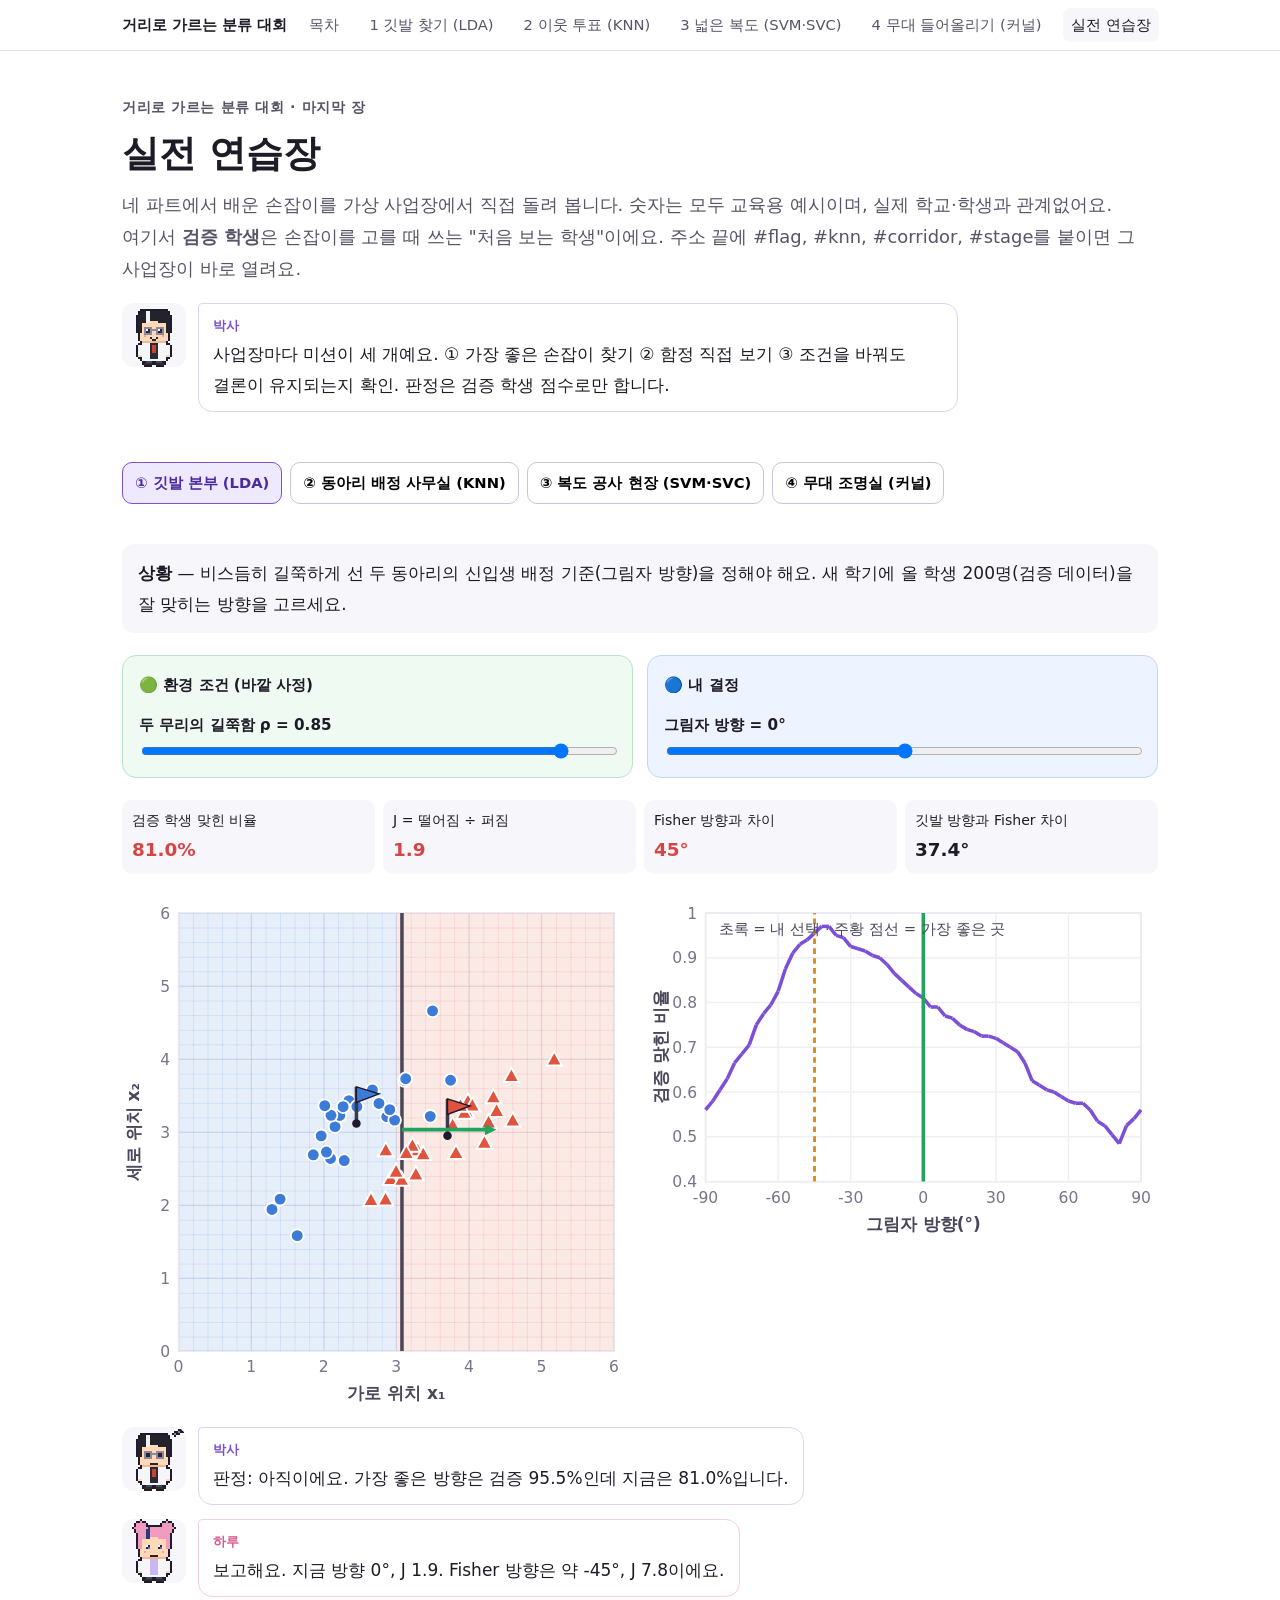
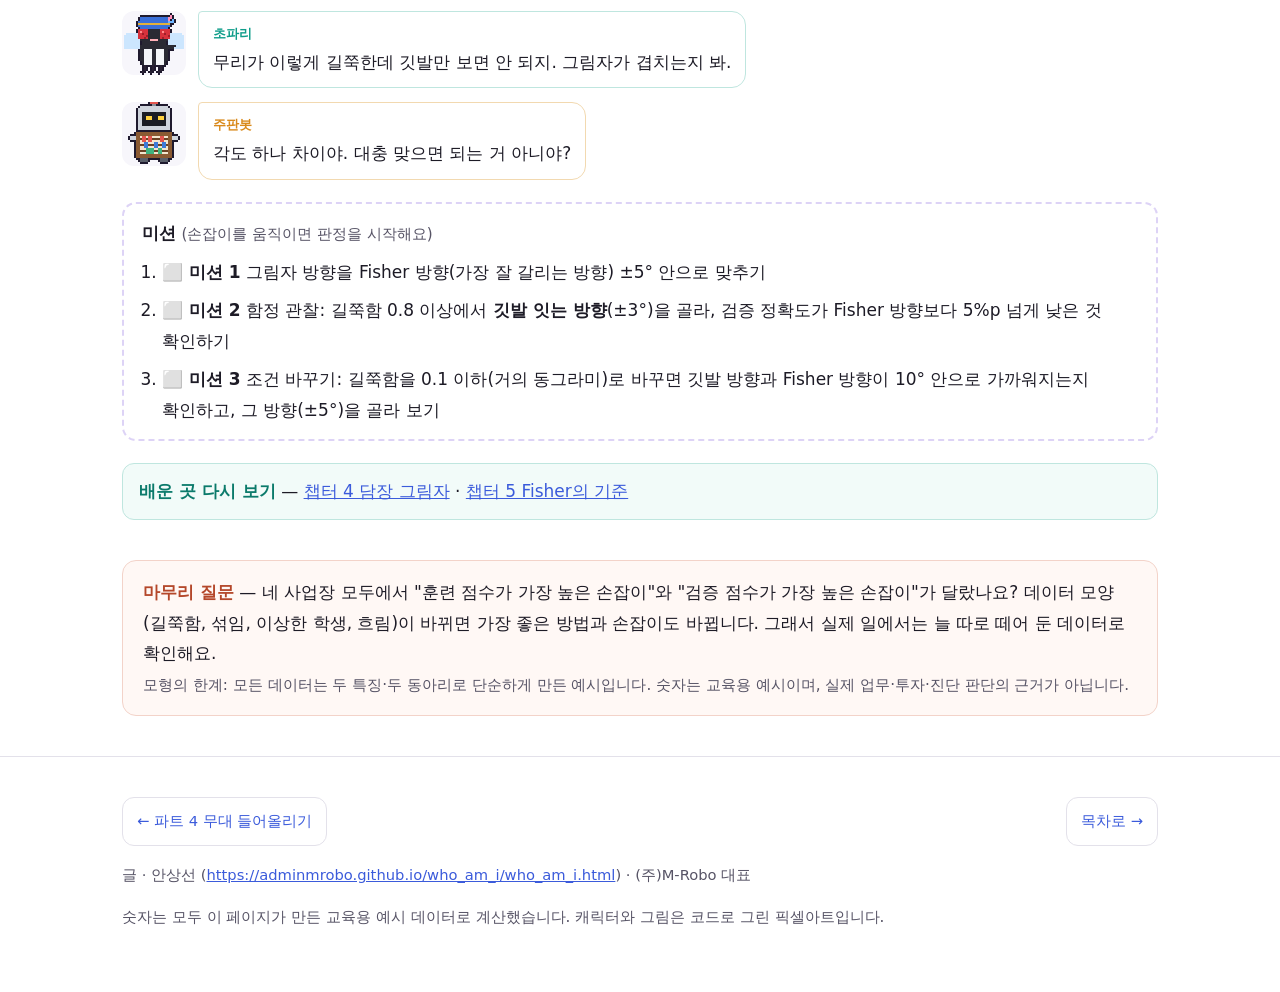
==== practice/index.html @ f990c33e "거리로 가르는 분류 대회: LDA·KNN·SVM·SVC·커널 연구실 해설 4파트 17챕터 + 실전 연습장 - 목차, 파트 1 깃발 찾기(LDA), 파트 2 이웃 투표(KNN), 파" ====
<!DOCTYPE html><html lang="ko"><head><meta charset="utf-8"><meta name="viewport" content="width=device-width,initial-scale=1">
<title>실전 연습장 — 네 사업장에서 손잡이 돌려 보기 · 거리로 가르는 분류 대회</title><meta name="description" content="LDA·KNN·선형 SVM·RBF 커널 SVM을 가상 사업장에서 직접 조작하는 시뮬레이터. 사업장마다 미션 3개, 자동 판정."><meta name="author" content="안상선">
<meta property="og:title" content="실전 연습장 — 네 사업장에서 손잡이 돌려 보기"><meta property="og:description" content="LDA·KNN·선형 SVM·RBF 커널 SVM을 가상 사업장에서 직접 조작하는 시뮬레이터. 사업장마다 미션 3개, 자동 판정."><meta property="og:type" content="article">
<meta property="og:image" content="https://adminmrobo.github.io/knn_svc_svm_lab/assets/img/og_practice.webp"><meta property="og:url" content="https://adminmrobo.github.io/knn_svc_svm_lab/practice/index.html"><meta name="twitter:card" content="summary_large_image">
<meta name="citation_title" content="실전 연습장 — 네 사업장에서 손잡이 돌려 보기"><meta name="citation_author" content="안상선"><meta name="citation_publication_date" content="2026/11/25">
<link rel="stylesheet" href="../assets/engine.css"><link rel="stylesheet" href="practice.css"><script type="application/ld+json">{"@context": "https://schema.org", "@type": "LearningResource", "name": "실전 연습장 — 네 사업장에서 손잡이 돌려 보기", "description": "LDA·KNN·선형 SVM·RBF 커널 SVM을 가상 사업장에서 직접 조작하는 시뮬레이터. 사업장마다 미션 3개, 자동 판정.", "inLanguage": "ko", "educationalLevel": "입문", "creator": {"@type": "Person", "name": "안상선", "url": "https://adminmrobo.github.io/who_am_i/who_am_i.html", "affiliation": "(주)M-Robo 대표"}, "isPartOf": "거리로 가르는 분류 대회", "url": "https://adminmrobo.github.io/knn_svc_svm_lab/practice/index.html"}</script></head><body><nav class="topnav" aria-label="시리즈 목차"><div class="wrap"><b>거리로 가르는 분류 대회</b><a href="../index.html" class="">목차</a><a href="../part1_lda.html" class="">1 깃발 찾기 (LDA)</a><a href="../part2_knn.html" class="">2 이웃 투표 (KNN)</a><a href="../part3_svm.html" class="">3 넓은 복도 (SVM·SVC)</a><a href="../part4_kernel.html" class="">4 무대 들어올리기 (커널)</a><a href="../practice/index.html" class="on">실전 연습장</a></div></nav><header class="hero"><div class="wrap"><div class="kicker">거리로 가르는 분류 대회 · 마지막 장</div><h1>실전 연습장</h1><p class="sub">네 파트에서 배운 손잡이를 가상 사업장에서 직접 돌려 봅니다. 숫자는 모두 교육용 예시이며, 실제 학교·학생과 관계없어요. 여기서 <b>검증 학생</b>은 손잡이를 고를 때 쓰는 "처음 보는 학생"이에요. 주소 끝에 #flag, #knn, #corridor, #stage를 붙이면 그 사업장이 바로 열려요.</p>
<div style="margin-top:18px"><div class="dialog"><div class="say doc"><img class="px " data-spr="doc:smile" alt="" aria-hidden="true" width="64" height="64"><div><span class="who">박사</span>사업장마다 미션이 세 개예요. ① 가장 좋은 손잡이 찾기 ② 함정 직접 보기 ③ 조건을 바꿔도 결론이 유지되는지 확인. 판정은 검증 학생 점수로만 합니다.</div></div></div></div></div></header>
<main class="wrap stack" style="padding-bottom:40px"><div class="tabs" role="tablist" aria-label="사업장 고르기"><button data-t="flag">① 깃발 본부 (LDA)</button><button data-t="knn">② 동아리 배정 사무실 (KNN)</button><button data-t="corridor">③ 복도 공사 현장 (SVM·SVC)</button><button data-t="stage">④ 무대 조명실 (커널)</button></div>
<section class="scene" id="sc-flag"><div class="stack" style="gap:22px">
<div class="situ"><b>상황</b> — 비스듬히 길쭉하게 선 두 동아리의 신입생 배정 기준(그림자 방향)을 정해야 해요. 새 학기에 올 학생 200명(검증 데이터)을 잘 맞히는 방향을 고르세요.</div>
<div class="board"><div class="env"><div class="lbl">🟢 환경 조건 (바깥 사정)</div><label>두 무리의 길쭉함 ρ = <span id="flag-v1"></span><input type="range" id="flag-s1" min="0" max="0.95" step="0.05" value="0.85"></label></div><div class="dec"><div class="lbl">🔵 내 결정</div><label>그림자 방향 = <span id="flag-v2"></span><input type="range" id="flag-s2" min="-90" max="90" step="1" value="0"></label></div></div>
<div class="stat four" id="flag-score"></div>
<div class="row"><div class="plot" id="flag-p"></div><div class="plot" id="flag-c"></div></div>
<div class="dialog" id="flag-talk"></div>
<div class="missions"><b>미션</b> <span class="note">(손잡이를 움직이면 판정을 시작해요)</span><ol id="flag-ms"></ol></div>
<div class="review"><b>배운 곳 다시 보기</b> — <a href="../part1_lda.html#ch4">챕터 4 담장 그림자</a> · <a href="../part1_lda.html#ch5">챕터 5 Fisher의 기준</a></div></div></section><section class="scene" id="sc-knn"><div class="stack" style="gap:22px">
<div class="situ"><b>상황</b> — 운동 시간(분)과 독서 시간(시간)이 적힌 신청서로 동아리를 배정해요. 몇 명의 선배 기록을 볼지(k), 단위를 맞출지 정하세요.</div>
<div class="board"><div class="env"><div class="lbl">🟢 환경 조건 (바깥 사정)</div><label>기록의 섞임 정도 = <span id="knn-v1"></span><input type="range" id="knn-s1" min="0.6" max="1.6" step="0.1" value="1"></label></div><div class="dec"><div class="lbl">🔵 내 결정</div><label>이웃 수 k = <span id="knn-v2"></span><input type="range" id="knn-s2" min="1" max="31" step="2" value="1"></label><button type="button" id="knn-b">단위 맞춤: 끔</button></div></div>
<div class="stat four" id="knn-score"></div>
<div class="row"><div class="plot" id="knn-p"></div><div class="plot" id="knn-c"></div></div>
<div class="dialog" id="knn-talk"></div>
<div class="missions"><b>미션</b> <span class="note">(손잡이를 움직이면 판정을 시작해요)</span><ol id="knn-ms"></ol></div>
<div class="review"><b>배운 곳 다시 보기</b> — <a href="../part2_knn.html#ch7">챕터 7 k 고르기</a> · <a href="../part2_knn.html#ch8">챕터 8 단위 맞추기</a></div></div></section><section class="scene" id="sc-corridor"><div class="stack" style="gap:22px">
<div class="situ"><b>상황</b> — 두 동아리 사이에 복도를 내는 공사예요. 기록이 이상한 학생 한 명이 경계 근처에 있을 수 있어요. 깐깐함 C를 정하세요.</div>
<div class="board"><div class="env"><div class="lbl">🟢 환경 조건 (바깥 사정)</div><button type="button" id="cor-b" class="on">이상한 학생: 있음</button><label>이상한 학생 위치(가로+세로 합) = <span id="cor-v1"></span><input type="range" id="cor-s1" min="4.6" max="6.4" step="0.2" value="5.4"></label></div><div class="dec"><div class="lbl">🔵 내 결정</div><label>깐깐함 C (0.01~1000, 10단계) = <span id="cor-v2"></span><input type="range" id="cor-s2" min="0" max="9" step="1" value="9"></label></div></div>
<div class="stat four" id="cor-score"></div>
<div class="row"><div class="plot" id="cor-p"></div><div class="plot" id="cor-c"></div></div>
<div class="dialog" id="cor-talk"></div>
<div class="missions"><b>미션</b> <span class="note">(손잡이를 움직이면 판정을 시작해요)</span><ol id="cor-ms"></ol></div>
<div class="review"><b>배운 곳 다시 보기</b> — <a href="../part3_svm.html#ch10">챕터 10 가장 넓은 복도</a> · <a href="../part3_svm.html#ch12">챕터 12 C와 SVC</a></div></div></section><section class="scene" id="sc-stage"><div class="stack" style="gap:22px">
<div class="situ"><b>상황</b> — 가운데 무대의 합창부와 둘레 트랙의 육상부를 RBF 조명(커널 SVM)으로 가려요. 경계가 흐릴수록 어렵습니다. 모닥불 폭 γ와 깐깐함 C를 정하세요.</div>
<div class="board"><div class="env"><div class="lbl">🟢 환경 조건 (바깥 사정)</div><label>무대 경계의 흐림 = <span id="stg-v1"></span><input type="range" id="stg-s1" min="0.6" max="2" step="0.2" value="1"></label></div><div class="dec"><div class="lbl">🔵 내 결정</div><label>γ (0.03~30, 7단계) = <span id="stg-v2"></span><input type="range" id="stg-s2" min="0" max="6" step="1" value="3"></label><label>C (0.1~100, 4단계) = <span id="stg-v3"></span><input type="range" id="stg-s3" min="0" max="3" step="1" value="1"></label></div></div>
<div class="stat four" id="stg-score"></div>
<div class="row"><div class="plot" id="stg-p"></div><div class="plot" id="stg-c"></div></div>
<div class="dialog" id="stg-talk"></div>
<div class="missions"><b>미션</b> <span class="note">(손잡이를 움직이면 판정을 시작해요)</span><ol id="stg-ms"></ol></div>
<div class="review"><b>배운 곳 다시 보기</b> — <a href="../part4_kernel.html#ch16">챕터 16 커널 = 닮음 점수</a> · <a href="../part4_kernel.html#ch17">챕터 17 C와 γ</a></div></div></section>
<div class="limit"><b>마무리 질문</b> — 네 사업장 모두에서 "훈련 점수가 가장 높은 손잡이"와 "검증 점수가 가장 높은 손잡이"가 달랐나요? 데이터 모양(길쭉함, 섞임, 이상한 학생, 흐림)이 바뀌면 가장 좋은 방법과 손잡이도 바뀝니다. 그래서 실제 일에서는 늘 따로 떼어 둔 데이터로 확인해요.<br><span class="note">모형의 한계: 모든 데이터는 두 특징·두 동아리로 단순하게 만든 예시입니다. 숫자는 교육용 예시이며, 실제 업무·투자·진단 판단의 근거가 아닙니다.</span></div></main><footer><div class="wrap stack" style="gap:16px"><div class="nextprev"><a href="../part4_kernel.html">← 파트 4 무대 들어올리기</a><a href="../index.html">목차로 →</a></div>
<p>글 · 안상선 (<a href="https://adminmrobo.github.io/who_am_i/who_am_i.html">https://adminmrobo.github.io/who_am_i/who_am_i.html</a>) · (주)M-Robo 대표</p>
<p class="note">숫자는 모두 이 페이지가 만든 교육용 예시 데이터로 계산했습니다. 캐릭터와 그림은 코드로 그린 픽셀아트입니다.</p></div></footer>
<script src="../assets/sprites.js"></script><script src="../assets/ml.js"></script><script src="../assets/data.js"></script><script src="../assets/engine.js"></script><script src="practice.js"></script></body></html>
---- assets/engine.css ----
/* engine.css — 흰 배경 연구실 해설 공용 모양 */
:root{--ink:#1d1b26;--sub:#575466;--rule:#e3e1ea;--bg:#ffffff;--soft:#f7f6fb;--blue:#3d7bd9;--red:#e0533d;--teal:#0f9d8a;--amber:#d98a1c;--doc:#7b4fd6;--haru:#d9568f;--ok:#1f9d55;--bad:#d64545;--code:#f3f2f8;--maxw:1080px}
*{box-sizing:border-box}html{scroll-behavior:smooth}
body{margin:0;background:var(--bg);color:var(--ink);font-family:Pretendard,"Noto Sans KR","Apple SD Gothic Neo","Malgun Gothic",system-ui,sans-serif;font-size:17px;line-height:1.8;word-break:keep-all;overflow-wrap:anywhere}
a{color:#3b5bdb}img.px,.say img,.cast img{image-rendering:pixelated}
.wrap{max-width:var(--maxw);margin:0 auto;padding:0 22px}
.stack{display:flex;flex-direction:column;gap:40px}
h1,h2,h3{line-height:1.35;margin:0}h2{font-size:1.65rem}h3{font-size:1.2rem}
p{margin:0}
.topnav{position:sticky;top:0;z-index:20;background:rgba(255,255,255,.94);backdrop-filter:blur(6px);border-bottom:1px solid var(--rule)}
.topnav .wrap{display:flex;gap:14px;align-items:center;min-height:50px;overflow-x:auto;white-space:nowrap;font-size:.92rem}
.topnav a{text-decoration:none;color:var(--sub);padding:4px 8px;border-radius:8px}.topnav a.on,.topnav a:hover{background:var(--soft);color:var(--ink)}
.topnav b{color:var(--ink)}
.cover{margin:0;background:#fff}.cover img{display:block;width:100%;height:auto;image-rendering:pixelated;max-height:620px;object-fit:cover}
header.hero{padding:44px 0 30px}
.kicker{font-size:.9rem;letter-spacing:.04em;color:var(--sub);font-weight:600}
.hero h1{font-size:2.3rem;margin:8px 0 10px}.hero .sub{color:var(--sub);font-size:1.12rem}
.scoreboard{display:flex;gap:12px;flex-wrap:wrap;margin-top:22px}
.scoreboard .team{flex:1 1 260px;border:2px solid var(--rule);border-radius:14px;padding:14px 16px;display:flex;gap:12px;align-items:center}
.team.fly{border-color:#bfe6df;background:#f2fbf9}.team.robo{border-color:#f2d9b0;background:#fdf8ef}
.team .mem{display:flex;gap:2px}.team .mem img{width:44px;height:44px}
.team .nm{font-weight:700}.team .pt{margin-left:auto;font-size:1.6rem;font-weight:800}
.ref{border:2px solid #ddd3f6;background:#f8f5ff;border-radius:14px;padding:10px 14px;display:flex;gap:10px;align-items:center;flex:0 1 220px}.ref img{width:44px}
section{scroll-margin-top:60px}
.sec{padding:64px 0;border-top:1px solid var(--rule)}
#plain{background:var(--soft);border-top:0}
.three{display:grid;grid-template-columns:repeat(3,1fr);gap:16px}
.three>div{background:#fff;border:1px solid var(--rule);border-radius:14px;padding:18px 20px}
.three b{display:block;margin-bottom:4px;color:var(--doc)}
.note{font-size:.95rem;color:var(--sub)}
details{border:1px solid var(--rule);border-radius:12px;padding:12px 16px;background:#fff}
details summary{cursor:pointer;font-weight:600}
details[open] summary{margin-bottom:10px}
dl.abbr{display:grid;grid-template-columns:max-content 1fr;gap:6px 14px;margin:0}dl.abbr dt{font-weight:700}dl.abbr dd{margin:0}
.cast{display:grid;grid-template-columns:repeat(auto-fill,minmax(150px,1fr));gap:14px}
.cast .c{border:1px solid var(--rule);border-radius:14px;padding:12px;text-align:center;background:#fff}
.cast .c img{width:96px;height:96px}.cast .c .r{font-size:.85rem;color:var(--sub)}
.cast .c.fly{border-color:#bfe6df}.cast .c.robo{border-color:#f2d9b0}.cast .c.ref{border-color:#ddd3f6;display:block}
.tag{display:inline-block;font-size:.78rem;padding:2px 8px;border-radius:999px;background:var(--soft);color:var(--sub);font-weight:600}
.tag.fly{background:#e2f5f1;color:#0b7a6b}.tag.robo{background:#fbeed8;color:#9a5d0c}.tag.ref{background:#efe9fd;color:#5a37a8}
/* 대화 */
.dialog{display:flex;flex-direction:column;gap:14px}
.say{display:flex;gap:12px;align-items:flex-start}
.say img{width:64px;height:64px;flex:0 0 64px;border-radius:12px;background:var(--soft)}
.say>div{background:#fff;border:1.5px solid var(--rule);border-radius:4px 14px 14px 14px;padding:10px 14px;max-width:760px}
.say .who{display:block;font-size:.8rem;font-weight:700;margin-bottom:2px}
.say.doc .who{color:var(--doc)}.say.haru .who{color:var(--haru)}.say.fly .who,.say.sia .who,.say.x1 .who{color:var(--teal)}.say.robo .who,.say.moa .who,.say.x2 .who,.say.x3 .who{color:var(--amber)}
.say.doc>div{border-color:#ddd3f6}.say.fly>div,.say.sia>div,.say.x1>div{border-color:#bfe6df}.say.robo>div,.say.moa>div,.say.x2>div,.say.x3>div{border-color:#f2d9b0}.say.haru>div{border-color:#f6cfe0}
.dialog.lvtalk{gap:14px;padding:18px 20px;border-radius:12px;border:1px dashed var(--rule)}
/* 챕터 */
.level{padding-block:88px;border-top:1px solid var(--rule)}
.level>.wrap.stack{gap:40px}
.lvhead .num{font-size:.9rem;font-weight:700;color:var(--doc)}
.lvhead h2{margin:4px 0 8px}
.lvhead .tags{display:flex;gap:8px;flex-wrap:wrap}
.easy{display:grid;grid-template-columns:1fr 1fr;gap:20px}
.ez-why,.ez-math{border-radius:14px;padding:20px 22px;display:flex;flex-direction:column;gap:12px}
.ez-why{background:#f5f8ff;border:1px solid #d9e3fb}.ez-math{background:#fff6fa;border:1px solid #f6cfe0}
.ez-why h3,.ez-math h3{font-size:1.05rem}
.ez-math .ask{display:flex;gap:10px;align-items:flex-start}.ez-math .ask img{width:52px;height:52px;flex:0 0 52px;image-rendering:pixelated}
.eqn{font-family:"Cambria Math","STIX Two Math","Times New Roman",serif;font-size:1.25rem;text-align:center;background:#fff;border-radius:10px;padding:10px;border:1px solid var(--rule);overflow-x:auto}
table{border-collapse:collapse;width:100%;font-size:.95rem}th,td{border:1px solid var(--rule);padding:7px 10px;text-align:left;vertical-align:top}th{background:var(--soft)}
.tbl{overflow-x:auto}
.try{background:#fff;border:1px dashed #e8a9c4;border-radius:10px;padding:10px 14px}
.try b{color:var(--haru)}
.pair{display:grid;grid-template-columns:1fr 1fr;gap:20px}.pair>div{border:1px solid var(--rule);border-radius:14px;padding:20px 22px}
.pair h3{font-size:1rem;margin-bottom:6px;color:var(--sub)}
.panel{border:2px solid var(--rule);border-radius:16px;padding:22px;display:flex;flex-direction:column;gap:18px;background:#fff}
.panel .ptitle{font-weight:700}
.panel .row{display:flex;gap:22px;flex-wrap:wrap;align-items:flex-start}
.plot{flex:1 1 360px;max-width:480px}.plot svg{width:100%;height:auto;display:block;touch-action:none;user-select:none}
.ctrl{flex:1 1 260px;display:flex;flex-direction:column;gap:12px}
.ctrl label{font-size:.95rem;font-weight:600;display:flex;flex-direction:column;gap:4px}
.ctrl input[type=range]{width:100%}
.btns{display:flex;gap:8px;flex-wrap:wrap}
button{font:inherit;font-size:.92rem;border:1.5px solid #c9c4da;background:#fff;border-radius:10px;padding:7px 12px;cursor:pointer}
button:hover{background:var(--soft)}button.on{background:#efe9fd;border-color:var(--doc);color:#4a2aa0;font-weight:700}
button.go{background:var(--doc);color:#fff;border-color:var(--doc)}button:focus-visible,input:focus-visible{outline:3px solid #9b7bff;outline-offset:2px}
.read{background:var(--soft);border-radius:12px;padding:12px 14px;font-size:.96rem}
.read .big{font-size:1.25rem;font-weight:800}
.stat{display:grid;grid-template-columns:repeat(2,1fr);gap:8px}.stat>div{background:var(--soft);border-radius:10px;padding:8px 10px;font-size:.88rem}.stat b{display:block;font-size:1.15rem}
.good{color:var(--ok)}.badc{color:var(--bad)}
.explain{border-left:4px solid var(--doc);background:#fbfaff;padding:22px 24px;border-radius:0 14px 14px 0;display:flex;flex-direction:column;gap:12px}
.explain ol,.explain ul{display:flex;flex-direction:column;gap:10px;padding-left:22px;margin:0}
.limit{border:1px solid #f3d3c9;background:#fff8f5;border-radius:14px;padding:16px 20px}
.limit b{color:#b4472a}
.aicheck{border:2px solid #f1c64a;background:#fffbea;border-radius:14px;padding:16px 20px;display:flex;flex-direction:column;gap:10px}
.aicheck .h{font-weight:800;color:#8a6500}
.three-card{display:grid;grid-template-columns:repeat(3,1fr);gap:10px}.three-card>div{background:var(--soft);border-radius:10px;padding:10px 12px;font-size:.92rem}.three-card b{display:block;font-size:.8rem;color:var(--sub)}
details.code dl.codemap{margin:0;display:flex;flex-direction:column;gap:6px}
details.code dt{font-family:ui-monospace,Menlo,Consolas,monospace;font-size:.88rem;background:var(--code);padding:4px 8px;border-radius:6px;overflow-x:auto;white-space:pre}
details.code dd{margin:0 0 6px 8px;font-size:.93rem;color:var(--sub)}
.review{background:#f2fbf9;border:1px solid #bfe6df;border-radius:12px;padding:12px 16px}
.review b{color:#0b7a6b}
/* 퀴즈 */
.quiz{border:1px solid var(--rule);border-radius:14px;padding:18px 20px;display:flex;flex-direction:column;gap:10px}
.quiz .q{font-weight:700}.quiz .opts{display:flex;flex-direction:column;gap:8px}
.quiz .opts button{text-align:left}.quiz .opts button.right{background:#e7f7ee;border-color:var(--ok)}.quiz .opts button.wrong{background:#fdecec;border-color:var(--bad)}
.quiz .fb{font-size:.95rem;min-height:1.2em}
/* 대회 */
.battle{background:linear-gradient(#fff,#fbfaff)}
.arena{display:grid;grid-template-columns:1fr auto 1fr;gap:16px;align-items:stretch}
.arena .side{border:2px solid var(--rule);border-radius:16px;padding:16px;display:flex;flex-direction:column;gap:10px;align-items:center;text-align:center}
.arena .side.fly{border-color:#bfe6df;background:#f2fbf9}.arena .side.robo{border-color:#f2d9b0;background:#fdf8ef}
.arena .side img.lead{width:112px;height:112px}
.arena .vs{align-self:center;font-weight:900;font-size:1.6rem;color:var(--doc)}
.arena .score{font-size:2rem;font-weight:900;min-height:2.6rem}
.arena .judge{grid-column:1/-1;display:flex;gap:12px;align-items:center;justify-content:center}
.arena .judge img{width:80px}
.verdict{border:2px solid #ddd3f6;border-radius:14px;padding:14px 18px;background:#fff}
.hidden{display:none!important}
/* 큰 그림 */
.map{display:grid;grid-template-columns:repeat(4,1fr);gap:12px}
.map a{display:block;text-decoration:none;color:inherit;border:2px solid var(--rule);border-radius:14px;padding:14px;background:#fff}
.map a.here{border-color:var(--doc);background:#f8f5ff}
.map .n{font-size:.8rem;color:var(--sub);font-weight:700}.map .t{font-weight:800}.map .d{font-size:.88rem;color:var(--sub)}
/* 지식 색인·꾸러미 */
.kgwrap{display:grid;grid-template-columns:repeat(auto-fill,minmax(240px,1fr));gap:12px}
.kgwrap .grp{border:1px solid var(--rule);border-radius:12px;padding:12px 14px}
.kgwrap .grp h3{font-size:.95rem;margin-bottom:6px}.kgwrap ul{margin:0;padding-left:18px;font-size:.92rem}
.kgedges{font-size:.88rem;color:var(--sub)}
footer{padding:40px 0 60px;border-top:1px solid var(--rule);color:var(--sub);font-size:.92rem}
.nextprev{display:flex;justify-content:space-between;gap:12px;flex-wrap:wrap}
.nextprev a{border:1.5px solid var(--rule);border-radius:12px;padding:10px 14px;text-decoration:none}
@media (max-width:860px){.easy,.pair{grid-template-columns:1fr}.three{grid-template-columns:1fr}.map{grid-template-columns:1fr 1fr}.three-card{grid-template-columns:1fr}}
@media (max-width:700px){body{font-size:16px}.level{padding-block:64px}.level>.wrap.stack{gap:30px}.hero h1{font-size:1.8rem}
 .arena{grid-template-columns:1fr}.arena .vs{justify-self:center}.say img{width:52px;height:52px;flex-basis:52px}.sec{padding:48px 0}}
@media (prefers-reduced-motion:reduce){*{transition:none!important;animation:none!important}html{scroll-behavior:auto}}
.strip svg{width:100%;height:auto;display:block}
.mini svg{width:100%;height:auto;display:block}
.ctrl label{display:block}.ctrl label input{display:block;margin-top:4px}
.ez-math td:first-child{white-space:nowrap}
---- practice/practice.css ----
.tabs{display:flex;gap:8px;flex-wrap:wrap;padding-top:20px}.tabs button{font-weight:600}
.situ{background:var(--soft);border-radius:12px;padding:14px 16px}
.board{display:grid;grid-template-columns:1fr 1fr;gap:14px}
.board>div{border-radius:14px;padding:16px;display:flex;flex-direction:column;gap:12px}
.board .env{background:#effaf3;border:1.5px solid #b9e3c8}.board .dec{background:#eef4ff;border:1.5px solid #c3d5f7}
.board .lbl{font-weight:800;font-size:.95rem}.board label{font-weight:600;font-size:.95rem}.board input{width:100%;display:block;margin-top:4px}
.stat.four{grid-template-columns:repeat(4,1fr)}
.missions{border:2px dashed #ddd3f6;border-radius:14px;padding:14px 18px}.missions ol{margin:8px 0 0;padding-left:20px;display:flex;flex-direction:column;gap:8px}
.missions li.pass{color:#1f7a45}
.scene .row{display:flex;gap:18px;flex-wrap:wrap}.scene .plot{flex:1 1 340px;max-width:520px}
@media (max-width:860px){.board{grid-template-columns:1fr}.stat.four{grid-template-columns:1fr 1fr}}
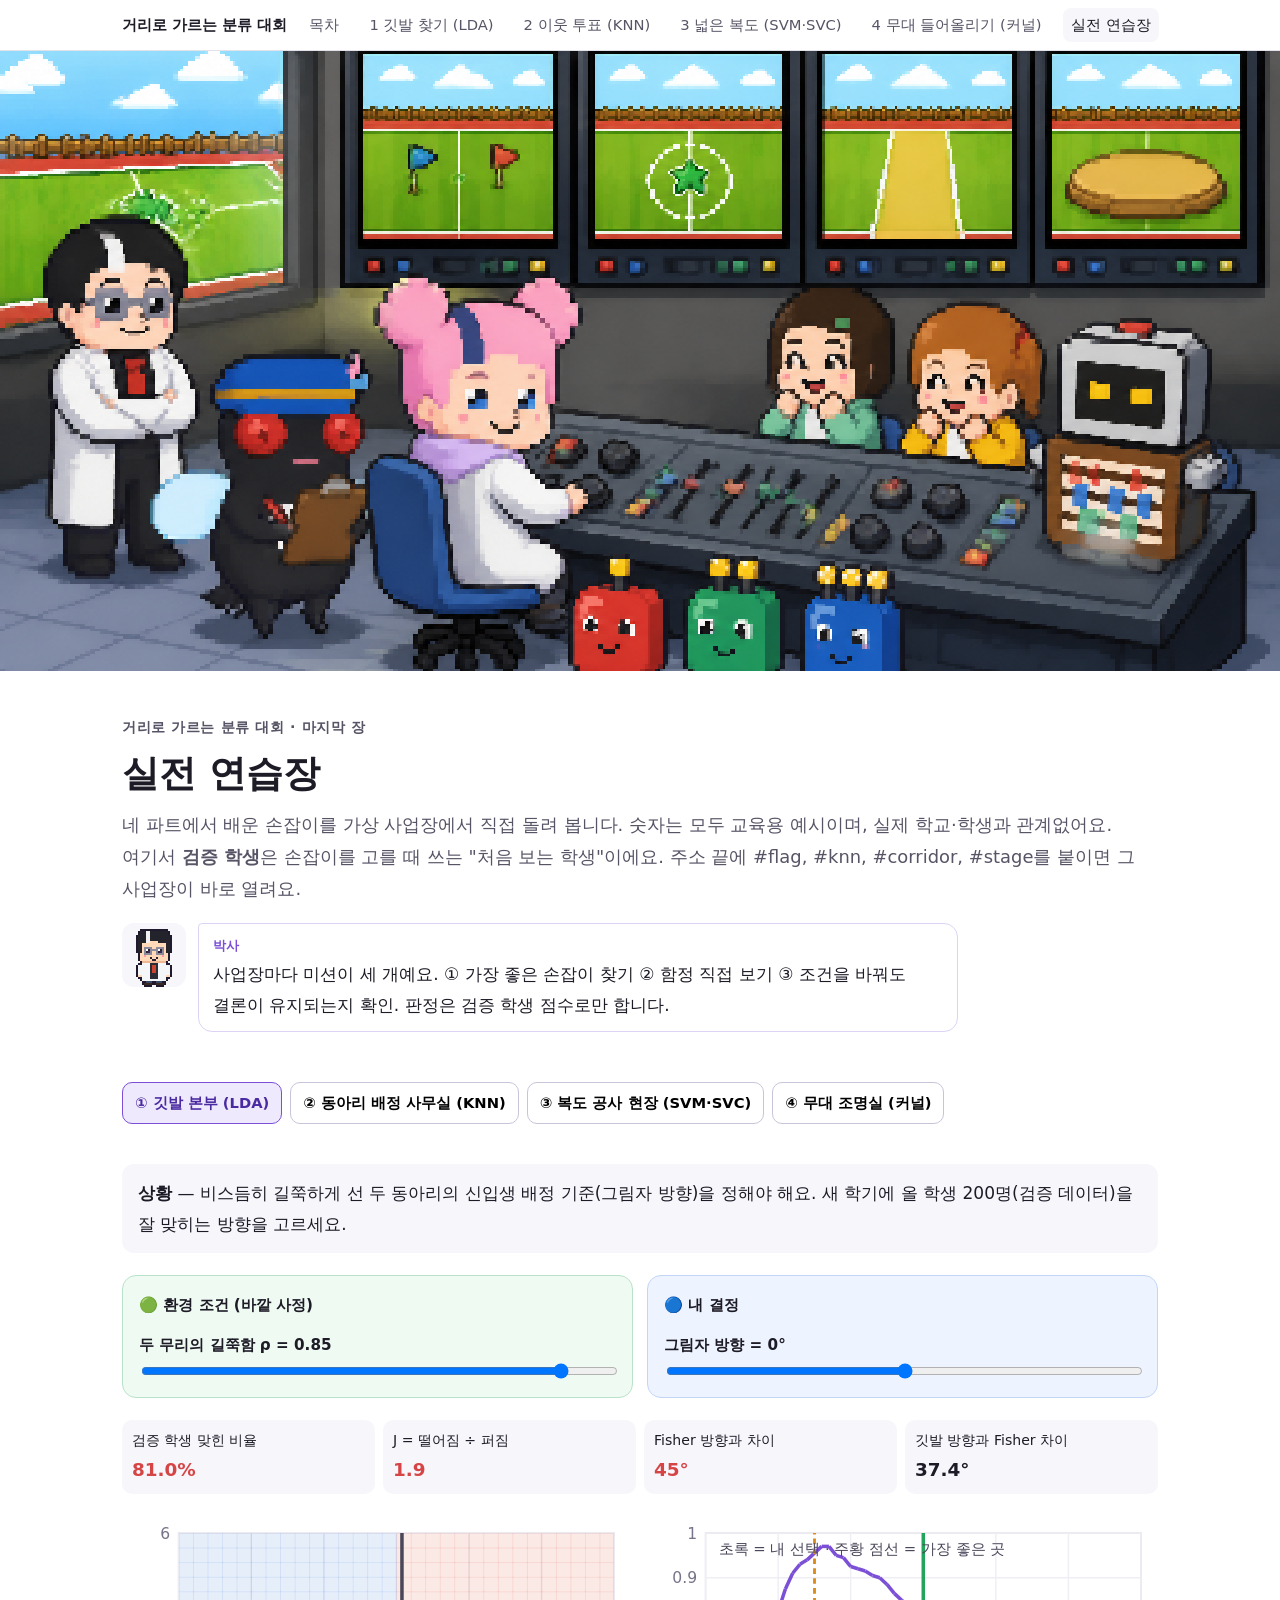
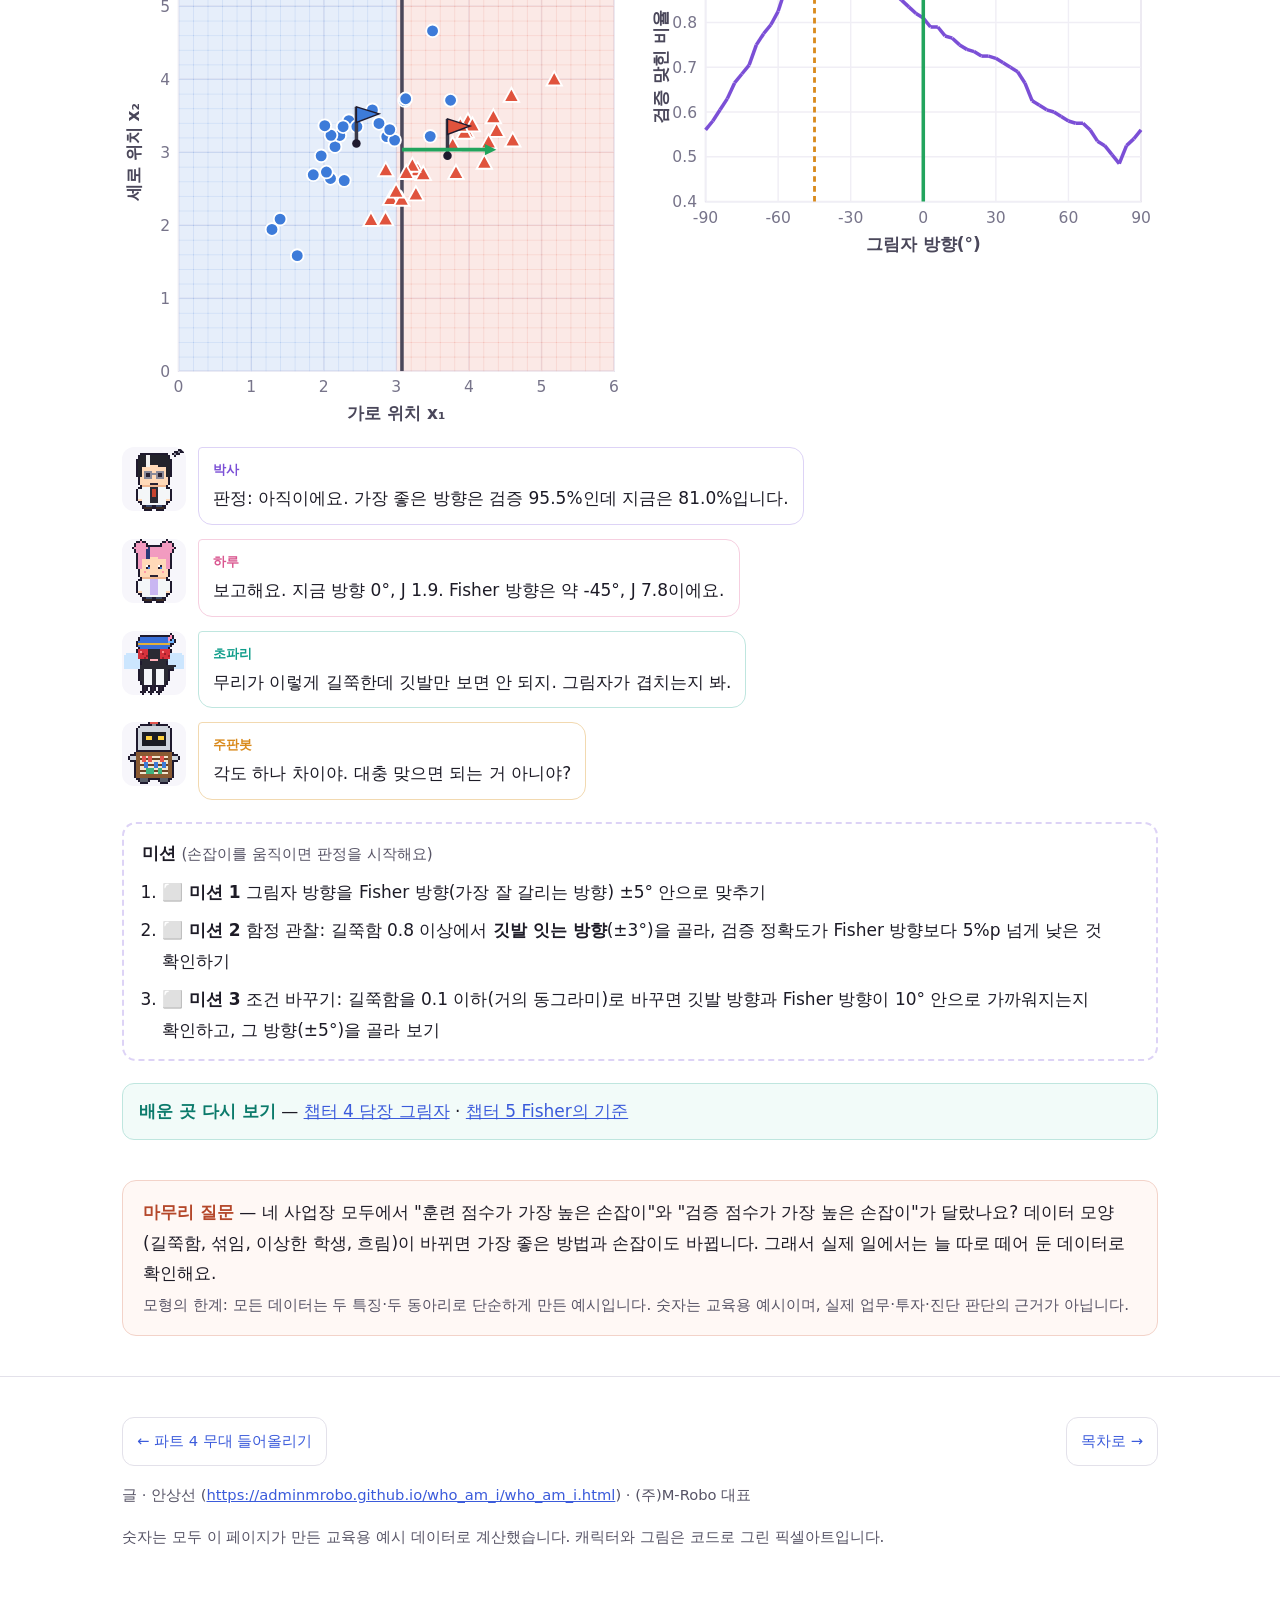
==== commit f8d161f5: "생성 표지 6장 반영(목차·파트 1~4·실전 연습장) - 2048×1152 원본을 원래 격자 512×288로 맞춘 뒤 4배 NEAREST, 무손실 WebP - 공유 미리보기(og)" ====
--- a/practice/index.html
+++ b/practice/index.html
@@ -2,8 +2,8 @@
 <title>실전 연습장 — 네 사업장에서 손잡이 돌려 보기 · 거리로 가르는 분류 대회</title><meta name="description" content="LDA·KNN·선형 SVM·RBF 커널 SVM을 가상 사업장에서 직접 조작하는 시뮬레이터. 사업장마다 미션 3개, 자동 판정."><meta name="author" content="안상선">
 <meta property="og:title" content="실전 연습장 — 네 사업장에서 손잡이 돌려 보기"><meta property="og:description" content="LDA·KNN·선형 SVM·RBF 커널 SVM을 가상 사업장에서 직접 조작하는 시뮬레이터. 사업장마다 미션 3개, 자동 판정."><meta property="og:type" content="article">
 <meta property="og:image" content="https://adminmrobo.github.io/knn_svc_svm_lab/assets/img/og_practice.webp"><meta property="og:url" content="https://adminmrobo.github.io/knn_svc_svm_lab/practice/index.html"><meta name="twitter:card" content="summary_large_image">
-<meta name="citation_title" content="실전 연습장 — 네 사업장에서 손잡이 돌려 보기"><meta name="citation_author" content="안상선"><meta name="citation_publication_date" content="2026/11/25">
-<link rel="stylesheet" href="../assets/engine.css"><link rel="stylesheet" href="practice.css"><script type="application/ld+json">{"@context": "https://schema.org", "@type": "LearningResource", "name": "실전 연습장 — 네 사업장에서 손잡이 돌려 보기", "description": "LDA·KNN·선형 SVM·RBF 커널 SVM을 가상 사업장에서 직접 조작하는 시뮬레이터. 사업장마다 미션 3개, 자동 판정.", "inLanguage": "ko", "educationalLevel": "입문", "creator": {"@type": "Person", "name": "안상선", "url": "https://adminmrobo.github.io/who_am_i/who_am_i.html", "affiliation": "(주)M-Robo 대표"}, "isPartOf": "거리로 가르는 분류 대회", "url": "https://adminmrobo.github.io/knn_svc_svm_lab/practice/index.html"}</script></head><body><nav class="topnav" aria-label="시리즈 목차"><div class="wrap"><b>거리로 가르는 분류 대회</b><a href="../index.html" class="">목차</a><a href="../part1_lda.html" class="">1 깃발 찾기 (LDA)</a><a href="../part2_knn.html" class="">2 이웃 투표 (KNN)</a><a href="../part3_svm.html" class="">3 넓은 복도 (SVM·SVC)</a><a href="../part4_kernel.html" class="">4 무대 들어올리기 (커널)</a><a href="../practice/index.html" class="on">실전 연습장</a></div></nav><header class="hero"><div class="wrap"><div class="kicker">거리로 가르는 분류 대회 · 마지막 장</div><h1>실전 연습장</h1><p class="sub">네 파트에서 배운 손잡이를 가상 사업장에서 직접 돌려 봅니다. 숫자는 모두 교육용 예시이며, 실제 학교·학생과 관계없어요. 여기서 <b>검증 학생</b>은 손잡이를 고를 때 쓰는 "처음 보는 학생"이에요. 주소 끝에 #flag, #knn, #corridor, #stage를 붙이면 그 사업장이 바로 열려요.</p>
+<meta name="citation_title" content="실전 연습장 — 네 사업장에서 손잡이 돌려 보기"><meta name="citation_author" content="안상선"><meta name="citation_publication_date" content="2026/11/26">
+<link rel="stylesheet" href="../assets/engine.css"><link rel="stylesheet" href="practice.css"><script type="application/ld+json">{"@context": "https://schema.org", "@type": "LearningResource", "name": "실전 연습장 — 네 사업장에서 손잡이 돌려 보기", "description": "LDA·KNN·선형 SVM·RBF 커널 SVM을 가상 사업장에서 직접 조작하는 시뮬레이터. 사업장마다 미션 3개, 자동 판정.", "inLanguage": "ko", "educationalLevel": "입문", "creator": {"@type": "Person", "name": "안상선", "url": "https://adminmrobo.github.io/who_am_i/who_am_i.html", "affiliation": "(주)M-Robo 대표"}, "isPartOf": "거리로 가르는 분류 대회", "url": "https://adminmrobo.github.io/knn_svc_svm_lab/practice/index.html"}</script></head><body><nav class="topnav" aria-label="시리즈 목차"><div class="wrap"><b>거리로 가르는 분류 대회</b><a href="../index.html" class="">목차</a><a href="../part1_lda.html" class="">1 깃발 찾기 (LDA)</a><a href="../part2_knn.html" class="">2 이웃 투표 (KNN)</a><a href="../part3_svm.html" class="">3 넓은 복도 (SVM·SVC)</a><a href="../part4_kernel.html" class="">4 무대 들어올리기 (커널)</a><a href="../practice/index.html" class="on">실전 연습장</a></div></nav><figure class="cover"><img src="../assets/img/cover_practice.webp" alt="운동장이 내다보이는 조종실. 벽의 화면 네 개에 깃발, 별과 동그라미, 노란 복도, 들린 무대가 보이고, 하루가 손잡이를 돌리며 박사·초파리·시아·모아·주판봇·X1~X3가 지켜본다" width="2048" height="1152"></figure><header class="hero"><div class="wrap"><div class="kicker">거리로 가르는 분류 대회 · 마지막 장</div><h1>실전 연습장</h1><p class="sub">네 파트에서 배운 손잡이를 가상 사업장에서 직접 돌려 봅니다. 숫자는 모두 교육용 예시이며, 실제 학교·학생과 관계없어요. 여기서 <b>검증 학생</b>은 손잡이를 고를 때 쓰는 "처음 보는 학생"이에요. 주소 끝에 #flag, #knn, #corridor, #stage를 붙이면 그 사업장이 바로 열려요.</p>
 <div style="margin-top:18px"><div class="dialog"><div class="say doc"><img class="px " data-spr="doc:smile" alt="" aria-hidden="true" width="64" height="64"><div><span class="who">박사</span>사업장마다 미션이 세 개예요. ① 가장 좋은 손잡이 찾기 ② 함정 직접 보기 ③ 조건을 바꿔도 결론이 유지되는지 확인. 판정은 검증 학생 점수로만 합니다.</div></div></div></div></div></header>
 <main class="wrap stack" style="padding-bottom:40px"><div class="tabs" role="tablist" aria-label="사업장 고르기"><button data-t="flag">① 깃발 본부 (LDA)</button><button data-t="knn">② 동아리 배정 사무실 (KNN)</button><button data-t="corridor">③ 복도 공사 현장 (SVM·SVC)</button><button data-t="stage">④ 무대 조명실 (커널)</button></div>
 <section class="scene" id="sc-flag"><div class="stack" style="gap:22px">
--- a/assets/engine.css
+++ b/assets/engine.css
@@ -130,3 +130,4 @@
 .mini svg{width:100%;height:auto;display:block}
 .ctrl label{display:block}.ctrl label input{display:block;margin-top:4px}
 .ez-math td:first-child{white-space:nowrap}
+.kbdhint{margin-top:6px;font-size:.85rem}.exam{border:2px solid #ddd3f6;border-radius:16px;padding:20px;background:#fbfaff}.exam-score{font-size:1rem;min-height:1.4em}
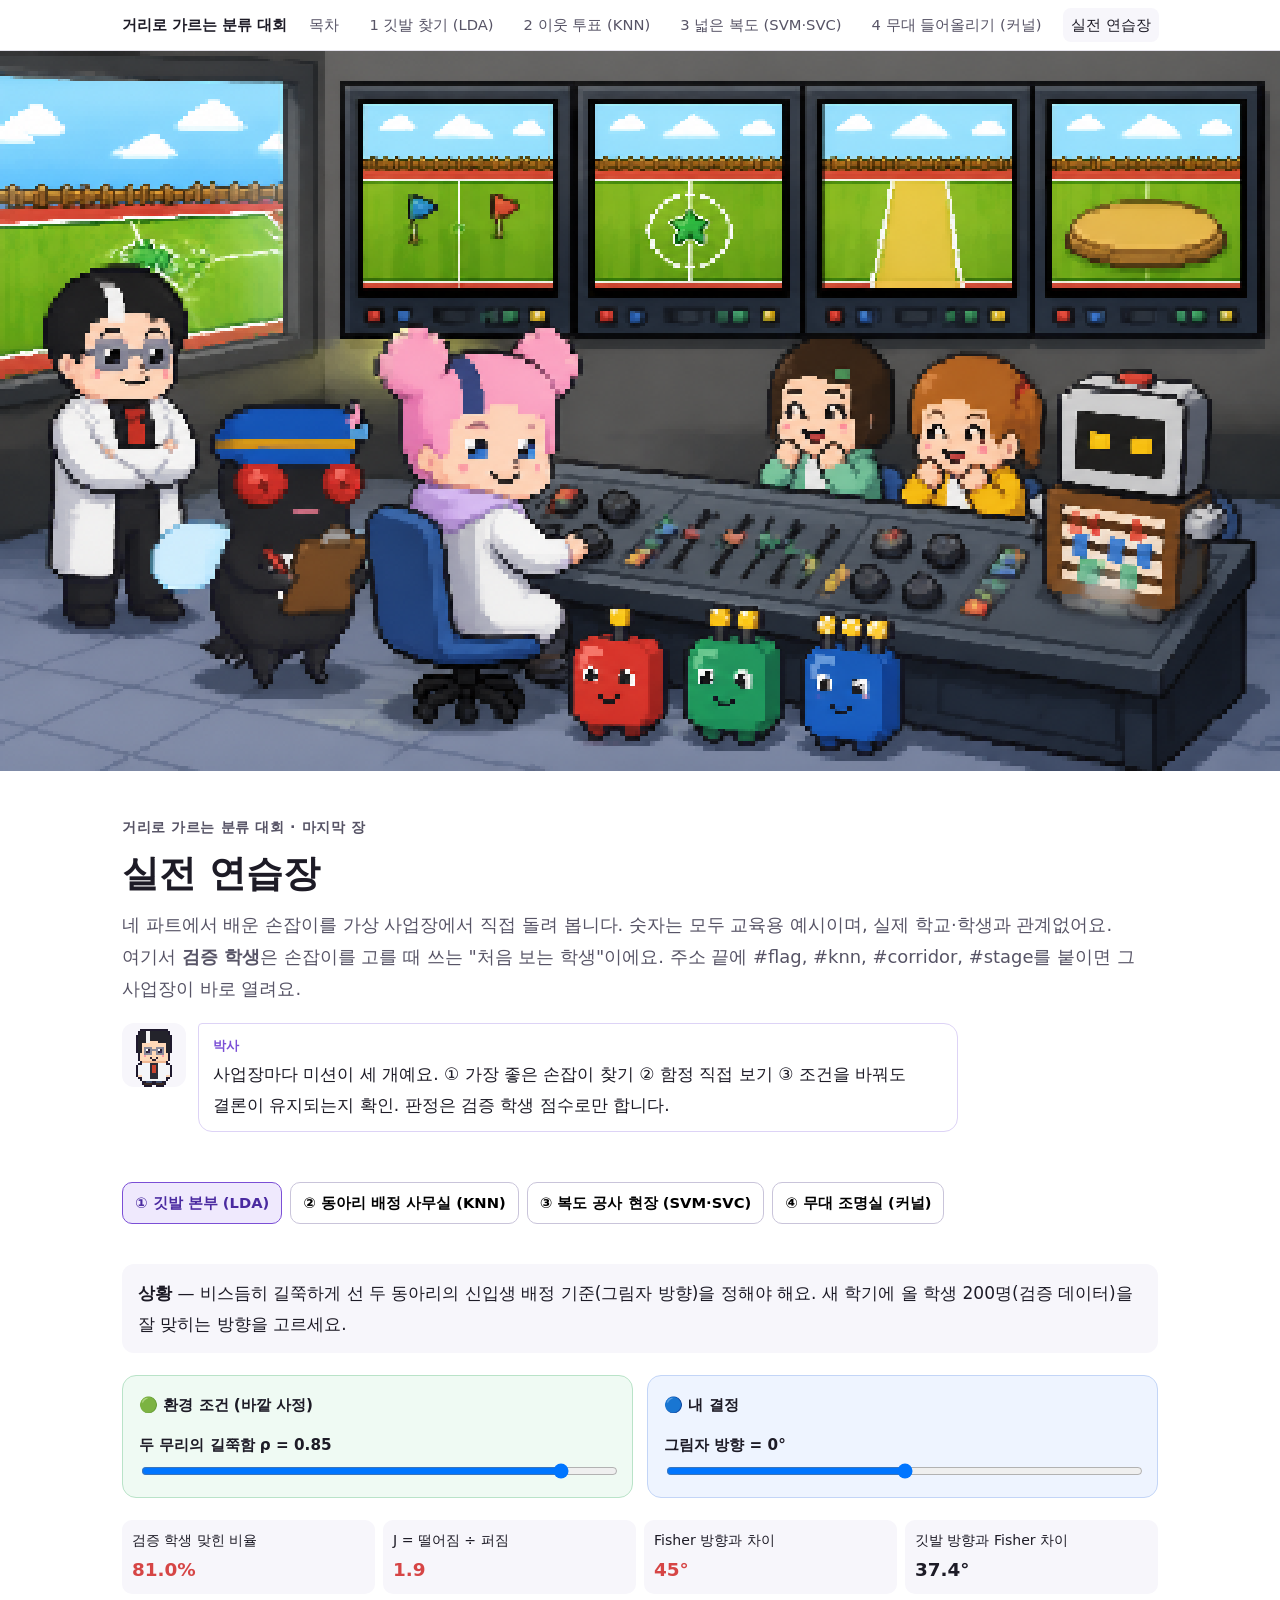
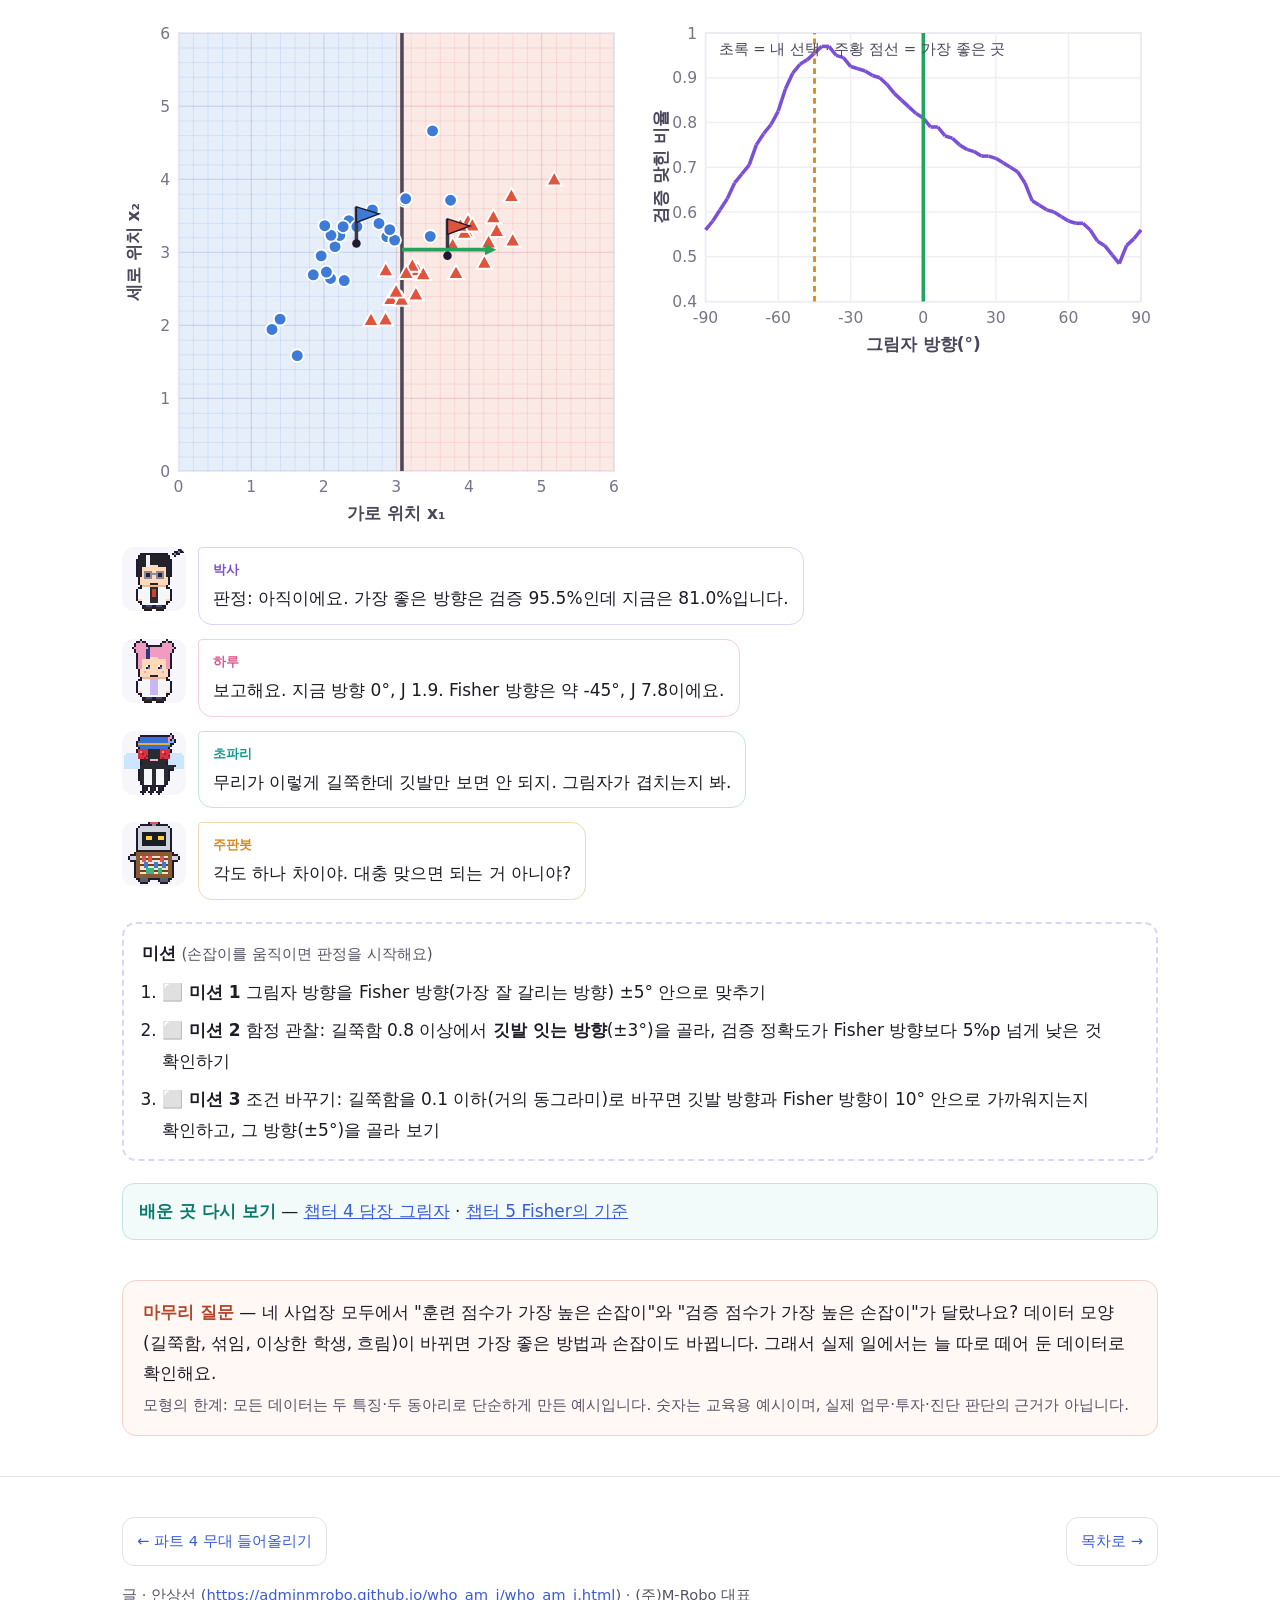
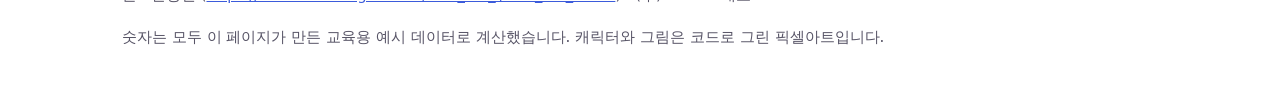
==== commit 0613079a: "표지를 잘리지 않게 전체로 보이기, 스타일 파일 버전 표시" ====
--- a/practice/index.html
+++ b/practice/index.html
@@ -1,9 +1,9 @@
 <!DOCTYPE html><html lang="ko"><head><meta charset="utf-8"><meta name="viewport" content="width=device-width,initial-scale=1">
 <title>실전 연습장 — 네 사업장에서 손잡이 돌려 보기 · 거리로 가르는 분류 대회</title><meta name="description" content="LDA·KNN·선형 SVM·RBF 커널 SVM을 가상 사업장에서 직접 조작하는 시뮬레이터. 사업장마다 미션 3개, 자동 판정."><meta name="author" content="안상선">
 <meta property="og:title" content="실전 연습장 — 네 사업장에서 손잡이 돌려 보기"><meta property="og:description" content="LDA·KNN·선형 SVM·RBF 커널 SVM을 가상 사업장에서 직접 조작하는 시뮬레이터. 사업장마다 미션 3개, 자동 판정."><meta property="og:type" content="article">
-<meta property="og:image" content="https://adminmrobo.github.io/knn_svc_svm_lab/assets/img/og_practice.webp"><meta property="og:url" content="https://adminmrobo.github.io/knn_svc_svm_lab/practice/index.html"><meta name="twitter:card" content="summary_large_image">
+<meta property="og:image" content="https://adminmrobo.github.io/knn_svc_svm_lab/assets/img/og_practice.webp?v=6fc65070"><meta property="og:url" content="https://adminmrobo.github.io/knn_svc_svm_lab/practice/index.html"><meta name="twitter:card" content="summary_large_image">
 <meta name="citation_title" content="실전 연습장 — 네 사업장에서 손잡이 돌려 보기"><meta name="citation_author" content="안상선"><meta name="citation_publication_date" content="2026/11/26">
-<link rel="stylesheet" href="../assets/engine.css"><link rel="stylesheet" href="practice.css"><script type="application/ld+json">{"@context": "https://schema.org", "@type": "LearningResource", "name": "실전 연습장 — 네 사업장에서 손잡이 돌려 보기", "description": "LDA·KNN·선형 SVM·RBF 커널 SVM을 가상 사업장에서 직접 조작하는 시뮬레이터. 사업장마다 미션 3개, 자동 판정.", "inLanguage": "ko", "educationalLevel": "입문", "creator": {"@type": "Person", "name": "안상선", "url": "https://adminmrobo.github.io/who_am_i/who_am_i.html", "affiliation": "(주)M-Robo 대표"}, "isPartOf": "거리로 가르는 분류 대회", "url": "https://adminmrobo.github.io/knn_svc_svm_lab/practice/index.html"}</script></head><body><nav class="topnav" aria-label="시리즈 목차"><div class="wrap"><b>거리로 가르는 분류 대회</b><a href="../index.html" class="">목차</a><a href="../part1_lda.html" class="">1 깃발 찾기 (LDA)</a><a href="../part2_knn.html" class="">2 이웃 투표 (KNN)</a><a href="../part3_svm.html" class="">3 넓은 복도 (SVM·SVC)</a><a href="../part4_kernel.html" class="">4 무대 들어올리기 (커널)</a><a href="../practice/index.html" class="on">실전 연습장</a></div></nav><figure class="cover"><img src="../assets/img/cover_practice.webp" alt="운동장이 내다보이는 조종실. 벽의 화면 네 개에 깃발, 별과 동그라미, 노란 복도, 들린 무대가 보이고, 하루가 손잡이를 돌리며 박사·초파리·시아·모아·주판봇·X1~X3가 지켜본다" width="2048" height="1152"></figure><header class="hero"><div class="wrap"><div class="kicker">거리로 가르는 분류 대회 · 마지막 장</div><h1>실전 연습장</h1><p class="sub">네 파트에서 배운 손잡이를 가상 사업장에서 직접 돌려 봅니다. 숫자는 모두 교육용 예시이며, 실제 학교·학생과 관계없어요. 여기서 <b>검증 학생</b>은 손잡이를 고를 때 쓰는 "처음 보는 학생"이에요. 주소 끝에 #flag, #knn, #corridor, #stage를 붙이면 그 사업장이 바로 열려요.</p>
+<link rel="stylesheet" href="../assets/engine.css?v=2"><link rel="stylesheet" href="practice.css?v=2"><script type="application/ld+json">{"@context": "https://schema.org", "@type": "LearningResource", "name": "실전 연습장 — 네 사업장에서 손잡이 돌려 보기", "description": "LDA·KNN·선형 SVM·RBF 커널 SVM을 가상 사업장에서 직접 조작하는 시뮬레이터. 사업장마다 미션 3개, 자동 판정.", "inLanguage": "ko", "educationalLevel": "입문", "creator": {"@type": "Person", "name": "안상선", "url": "https://adminmrobo.github.io/who_am_i/who_am_i.html", "affiliation": "(주)M-Robo 대표"}, "isPartOf": "거리로 가르는 분류 대회", "url": "https://adminmrobo.github.io/knn_svc_svm_lab/practice/index.html"}</script></head><body><nav class="topnav" aria-label="시리즈 목차"><div class="wrap"><b>거리로 가르는 분류 대회</b><a href="../index.html" class="">목차</a><a href="../part1_lda.html" class="">1 깃발 찾기 (LDA)</a><a href="../part2_knn.html" class="">2 이웃 투표 (KNN)</a><a href="../part3_svm.html" class="">3 넓은 복도 (SVM·SVC)</a><a href="../part4_kernel.html" class="">4 무대 들어올리기 (커널)</a><a href="../practice/index.html" class="on">실전 연습장</a></div></nav><figure class="cover"><picture><source type="image/webp" srcset="../assets/img/cover_practice.webp?v=4707a351"><img src="../assets/img/cover_practice.png?v=5d64576b" alt="운동장이 내다보이는 조종실. 벽의 화면 네 개에 깃발, 별과 동그라미, 노란 복도, 들린 무대가 보이고, 하루가 손잡이를 돌리며 박사·초파리·시아·모아·주판봇·X1~X3가 지켜본다" width="2048" height="1152"></picture></figure><header class="hero"><div class="wrap"><div class="kicker">거리로 가르는 분류 대회 · 마지막 장</div><h1>실전 연습장</h1><p class="sub">네 파트에서 배운 손잡이를 가상 사업장에서 직접 돌려 봅니다. 숫자는 모두 교육용 예시이며, 실제 학교·학생과 관계없어요. 여기서 <b>검증 학생</b>은 손잡이를 고를 때 쓰는 "처음 보는 학생"이에요. 주소 끝에 #flag, #knn, #corridor, #stage를 붙이면 그 사업장이 바로 열려요.</p>
 <div style="margin-top:18px"><div class="dialog"><div class="say doc"><img class="px " data-spr="doc:smile" alt="" aria-hidden="true" width="64" height="64"><div><span class="who">박사</span>사업장마다 미션이 세 개예요. ① 가장 좋은 손잡이 찾기 ② 함정 직접 보기 ③ 조건을 바꿔도 결론이 유지되는지 확인. 판정은 검증 학생 점수로만 합니다.</div></div></div></div></div></header>
 <main class="wrap stack" style="padding-bottom:40px"><div class="tabs" role="tablist" aria-label="사업장 고르기"><button data-t="flag">① 깃발 본부 (LDA)</button><button data-t="knn">② 동아리 배정 사무실 (KNN)</button><button data-t="corridor">③ 복도 공사 현장 (SVM·SVC)</button><button data-t="stage">④ 무대 조명실 (커널)</button></div>
 <section class="scene" id="sc-flag"><div class="stack" style="gap:22px">
--- a/assets/engine.css
+++ b/assets/engine.css
@@ -11,7 +11,7 @@
 .topnav .wrap{display:flex;gap:14px;align-items:center;min-height:50px;overflow-x:auto;white-space:nowrap;font-size:.92rem}
 .topnav a{text-decoration:none;color:var(--sub);padding:4px 8px;border-radius:8px}.topnav a.on,.topnav a:hover{background:var(--soft);color:var(--ink)}
 .topnav b{color:var(--ink)}
-.cover{margin:0;background:#fff}.cover img{display:block;width:100%;height:auto;image-rendering:pixelated;max-height:620px;object-fit:cover}
+.cover{margin:0;background:#fff}.cover img{display:block;width:100%;max-width:1280px;height:auto;margin:0 auto;image-rendering:pixelated}
 header.hero{padding:44px 0 30px}
 .kicker{font-size:.9rem;letter-spacing:.04em;color:var(--sub);font-weight:600}
 .hero h1{font-size:2.3rem;margin:8px 0 10px}.hero .sub{color:var(--sub);font-size:1.12rem}
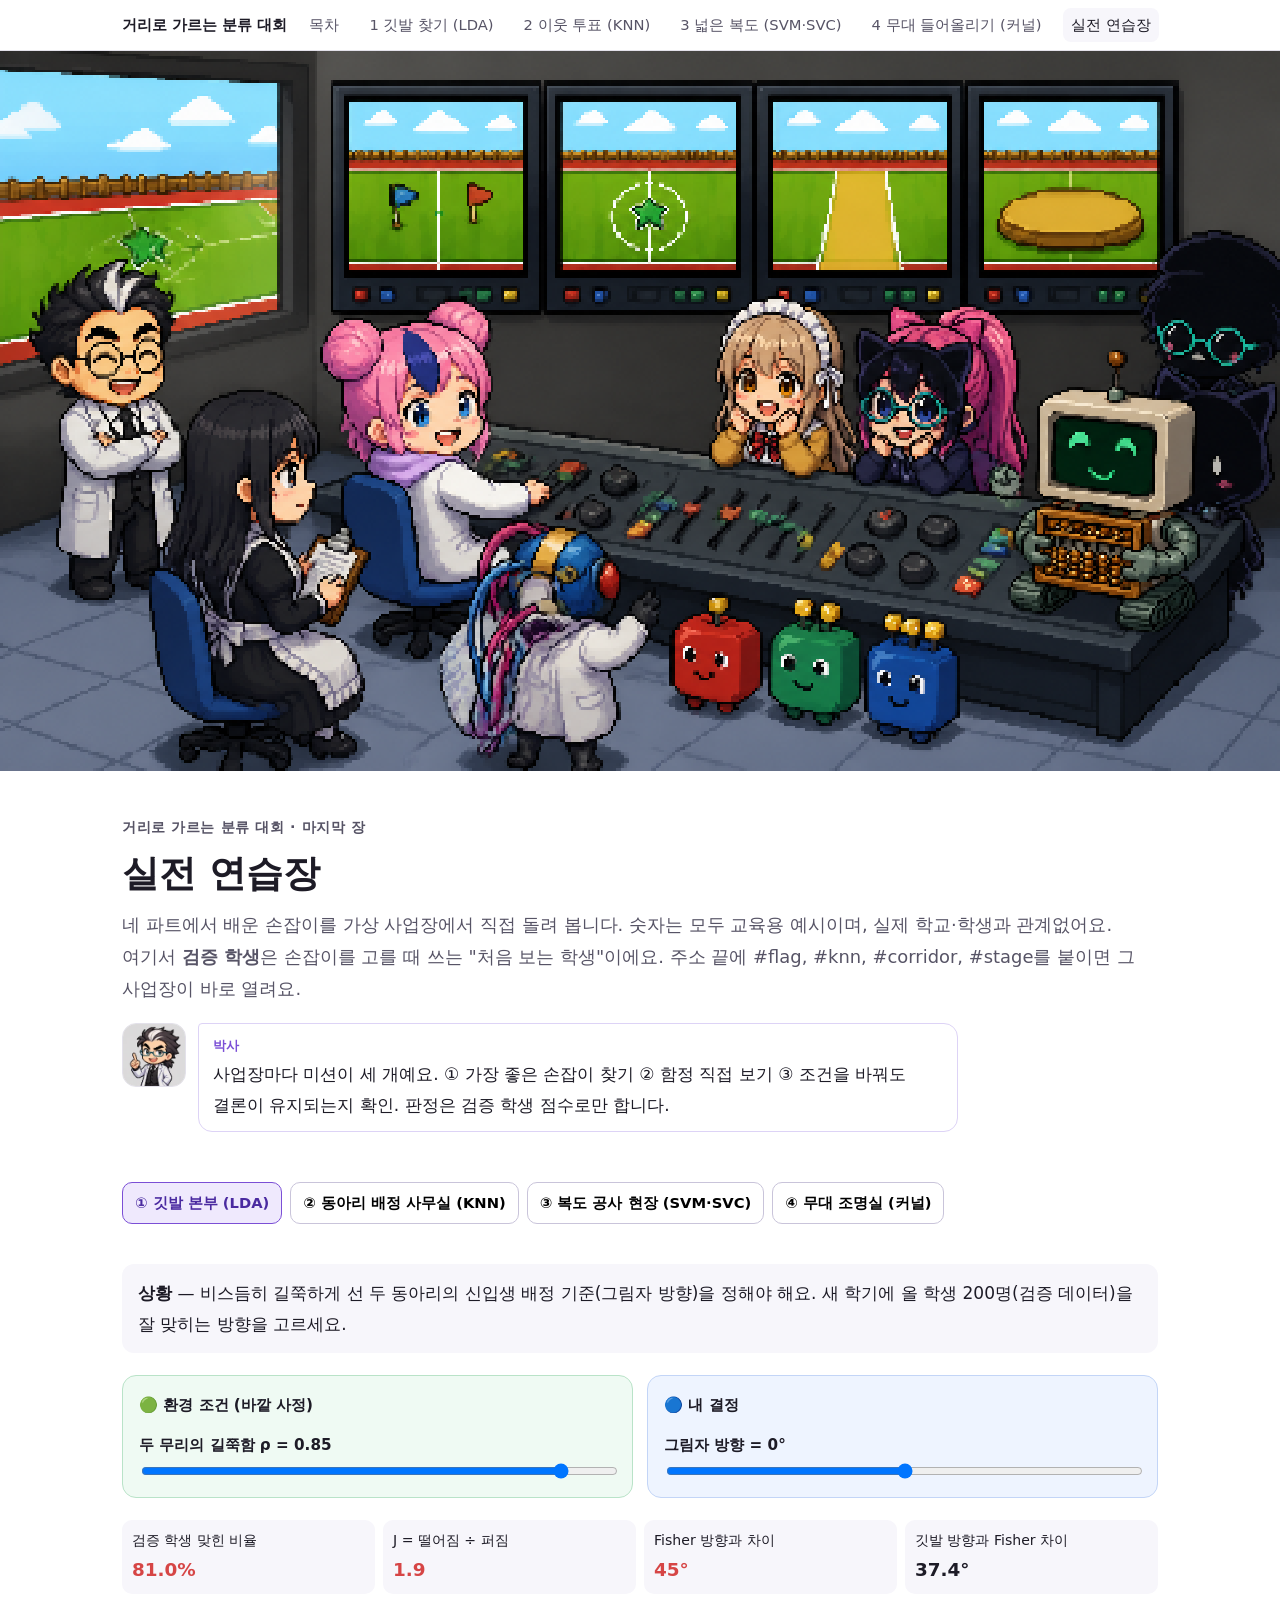
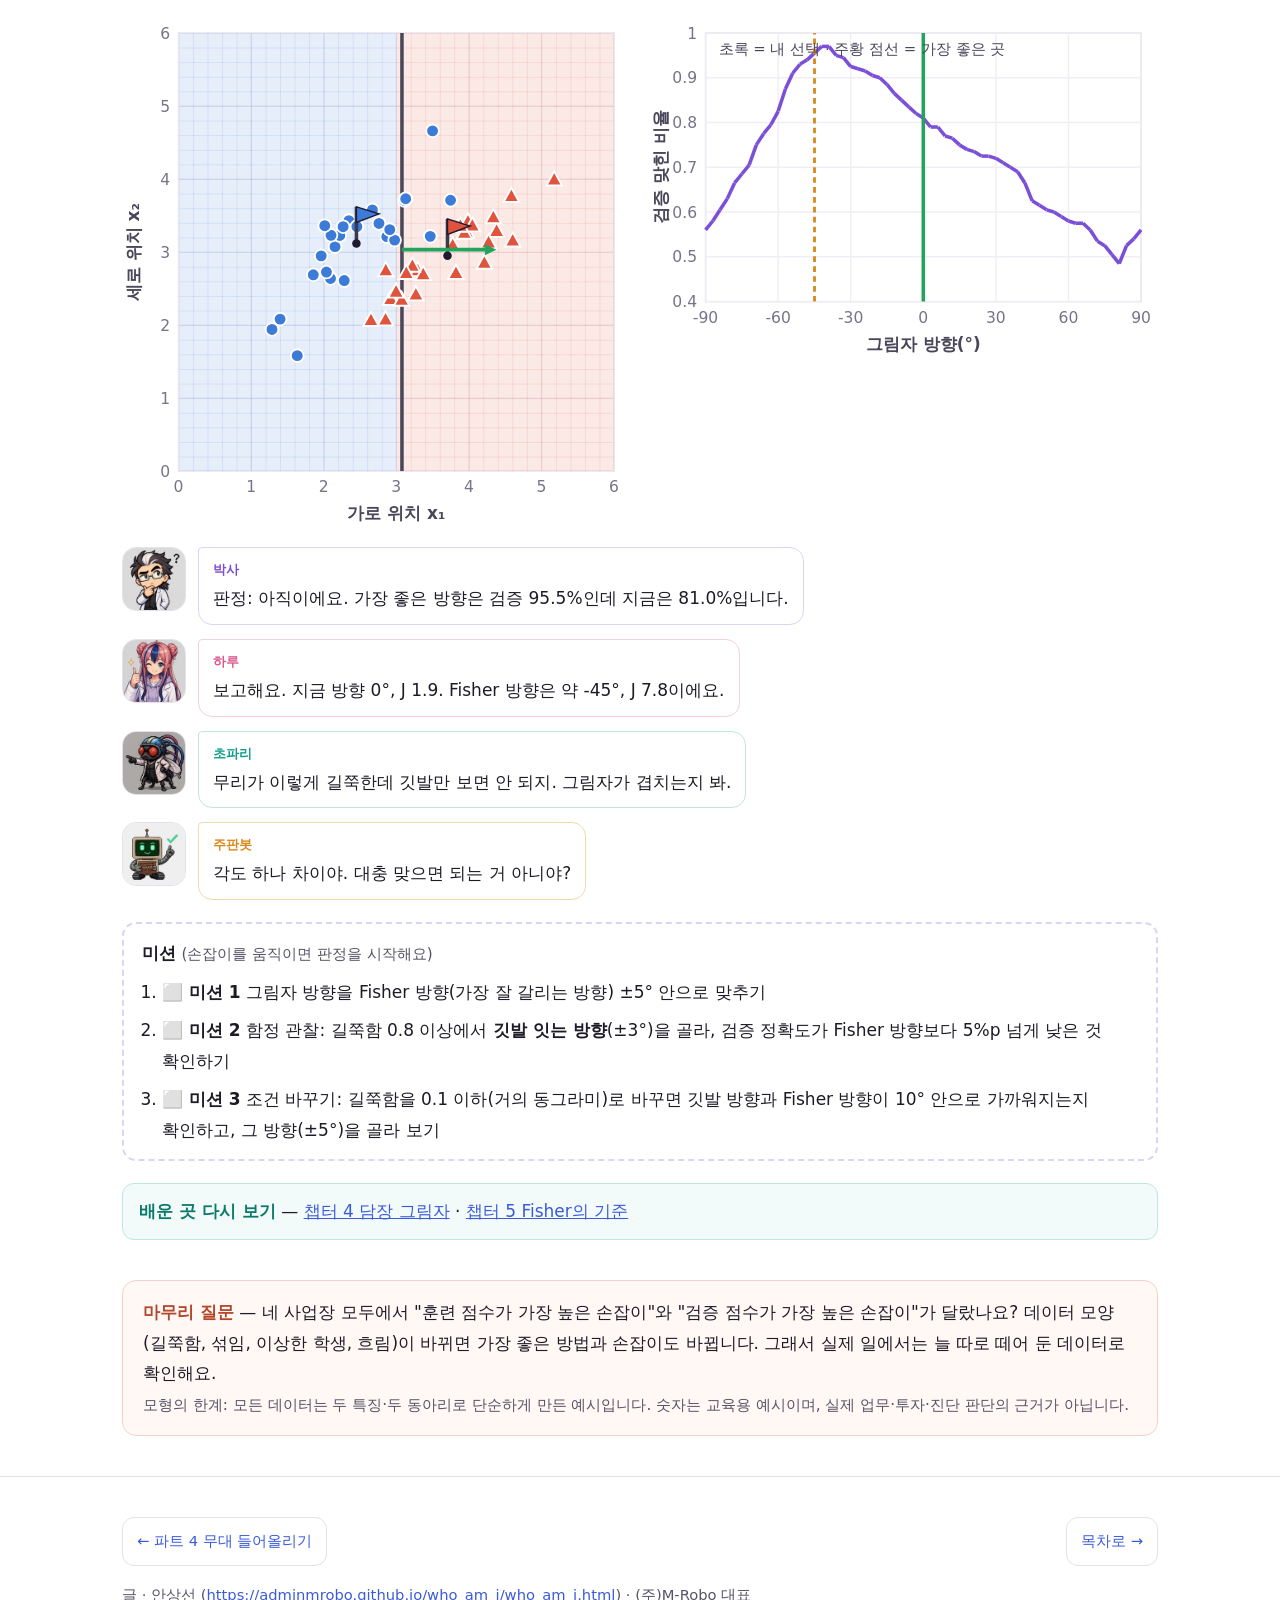
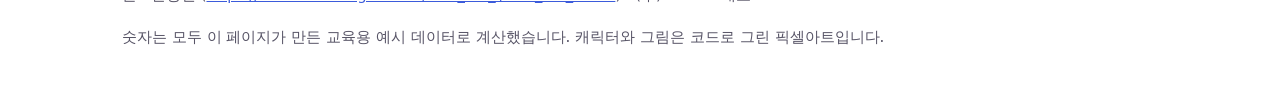
==== commit b781721d: "정식 캐릭터판 표지 6장 반영(v2) - 1920×1080 원본 → 원래 격자 480×270 → 4배 NEAREST 무손실 WebP, PNG 대체 그림 - 차례 썸네일·공유 미리보" ====
--- a/practice/index.html
+++ b/practice/index.html
@@ -1,9 +1,9 @@
 <!DOCTYPE html><html lang="ko"><head><meta charset="utf-8"><meta name="viewport" content="width=device-width,initial-scale=1">
 <title>실전 연습장 — 네 사업장에서 손잡이 돌려 보기 · 거리로 가르는 분류 대회</title><meta name="description" content="LDA·KNN·선형 SVM·RBF 커널 SVM을 가상 사업장에서 직접 조작하는 시뮬레이터. 사업장마다 미션 3개, 자동 판정."><meta name="author" content="안상선">
 <meta property="og:title" content="실전 연습장 — 네 사업장에서 손잡이 돌려 보기"><meta property="og:description" content="LDA·KNN·선형 SVM·RBF 커널 SVM을 가상 사업장에서 직접 조작하는 시뮬레이터. 사업장마다 미션 3개, 자동 판정."><meta property="og:type" content="article">
-<meta property="og:image" content="https://adminmrobo.github.io/knn_svc_svm_lab/assets/img/og_practice.webp?v=6fc65070"><meta property="og:url" content="https://adminmrobo.github.io/knn_svc_svm_lab/practice/index.html"><meta name="twitter:card" content="summary_large_image">
+<meta property="og:image" content="https://adminmrobo.github.io/knn_svc_svm_lab/assets/img/og_practice.webp?v=ef3e925a"><meta property="og:url" content="https://adminmrobo.github.io/knn_svc_svm_lab/practice/index.html"><meta name="twitter:card" content="summary_large_image">
 <meta name="citation_title" content="실전 연습장 — 네 사업장에서 손잡이 돌려 보기"><meta name="citation_author" content="안상선"><meta name="citation_publication_date" content="2026/11/26">
-<link rel="stylesheet" href="../assets/engine.css?v=2"><link rel="stylesheet" href="practice.css?v=2"><script type="application/ld+json">{"@context": "https://schema.org", "@type": "LearningResource", "name": "실전 연습장 — 네 사업장에서 손잡이 돌려 보기", "description": "LDA·KNN·선형 SVM·RBF 커널 SVM을 가상 사업장에서 직접 조작하는 시뮬레이터. 사업장마다 미션 3개, 자동 판정.", "inLanguage": "ko", "educationalLevel": "입문", "creator": {"@type": "Person", "name": "안상선", "url": "https://adminmrobo.github.io/who_am_i/who_am_i.html", "affiliation": "(주)M-Robo 대표"}, "isPartOf": "거리로 가르는 분류 대회", "url": "https://adminmrobo.github.io/knn_svc_svm_lab/practice/index.html"}</script></head><body><nav class="topnav" aria-label="시리즈 목차"><div class="wrap"><b>거리로 가르는 분류 대회</b><a href="../index.html" class="">목차</a><a href="../part1_lda.html" class="">1 깃발 찾기 (LDA)</a><a href="../part2_knn.html" class="">2 이웃 투표 (KNN)</a><a href="../part3_svm.html" class="">3 넓은 복도 (SVM·SVC)</a><a href="../part4_kernel.html" class="">4 무대 들어올리기 (커널)</a><a href="../practice/index.html" class="on">실전 연습장</a></div></nav><figure class="cover"><picture><source type="image/webp" srcset="../assets/img/cover_practice.webp?v=4707a351"><img src="../assets/img/cover_practice.png?v=5d64576b" alt="운동장이 내다보이는 조종실. 벽의 화면 네 개에 깃발, 별과 동그라미, 노란 복도, 들린 무대가 보이고, 하루가 손잡이를 돌리며 박사·초파리·시아·모아·주판봇·X1~X3가 지켜본다" width="2048" height="1152"></picture></figure><header class="hero"><div class="wrap"><div class="kicker">거리로 가르는 분류 대회 · 마지막 장</div><h1>실전 연습장</h1><p class="sub">네 파트에서 배운 손잡이를 가상 사업장에서 직접 돌려 봅니다. 숫자는 모두 교육용 예시이며, 실제 학교·학생과 관계없어요. 여기서 <b>검증 학생</b>은 손잡이를 고를 때 쓰는 "처음 보는 학생"이에요. 주소 끝에 #flag, #knn, #corridor, #stage를 붙이면 그 사업장이 바로 열려요.</p>
+<link rel="stylesheet" href="../assets/engine.css?v=2"><link rel="stylesheet" href="practice.css?v=2"><script type="application/ld+json">{"@context": "https://schema.org", "@type": "LearningResource", "name": "실전 연습장 — 네 사업장에서 손잡이 돌려 보기", "description": "LDA·KNN·선형 SVM·RBF 커널 SVM을 가상 사업장에서 직접 조작하는 시뮬레이터. 사업장마다 미션 3개, 자동 판정.", "inLanguage": "ko", "educationalLevel": "입문", "creator": {"@type": "Person", "name": "안상선", "url": "https://adminmrobo.github.io/who_am_i/who_am_i.html", "affiliation": "(주)M-Robo 대표"}, "isPartOf": "거리로 가르는 분류 대회", "url": "https://adminmrobo.github.io/knn_svc_svm_lab/practice/index.html"}</script></head><body><nav class="topnav" aria-label="시리즈 목차"><div class="wrap"><b>거리로 가르는 분류 대회</b><a href="../index.html" class="">목차</a><a href="../part1_lda.html" class="">1 깃발 찾기 (LDA)</a><a href="../part2_knn.html" class="">2 이웃 투표 (KNN)</a><a href="../part3_svm.html" class="">3 넓은 복도 (SVM·SVC)</a><a href="../part4_kernel.html" class="">4 무대 들어올리기 (커널)</a><a href="../practice/index.html" class="on">실전 연습장</a></div></nav><figure class="cover"><picture><source type="image/webp" srcset="../assets/img/cover_practice.webp?v=ed4432d0"><img src="../assets/img/cover_practice.png?v=c16fafd0" alt="운동장이 내다보이는 조종실. 벽의 화면 네 개에 깃발, 별과 동그라미, 노란 복도, 들린 무대가 보이고, 하루가 손잡이를 돌리며 박사·시아·모아·주판봇·초파리와 실루엣 친구들이 지켜본다" width="1920" height="1080"></picture></figure><header class="hero"><div class="wrap"><div class="kicker">거리로 가르는 분류 대회 · 마지막 장</div><h1>실전 연습장</h1><p class="sub">네 파트에서 배운 손잡이를 가상 사업장에서 직접 돌려 봅니다. 숫자는 모두 교육용 예시이며, 실제 학교·학생과 관계없어요. 여기서 <b>검증 학생</b>은 손잡이를 고를 때 쓰는 "처음 보는 학생"이에요. 주소 끝에 #flag, #knn, #corridor, #stage를 붙이면 그 사업장이 바로 열려요.</p>
 <div style="margin-top:18px"><div class="dialog"><div class="say doc"><img class="px " data-spr="doc:smile" alt="" aria-hidden="true" width="64" height="64"><div><span class="who">박사</span>사업장마다 미션이 세 개예요. ① 가장 좋은 손잡이 찾기 ② 함정 직접 보기 ③ 조건을 바꿔도 결론이 유지되는지 확인. 판정은 검증 학생 점수로만 합니다.</div></div></div></div></div></header>
 <main class="wrap stack" style="padding-bottom:40px"><div class="tabs" role="tablist" aria-label="사업장 고르기"><button data-t="flag">① 깃발 본부 (LDA)</button><button data-t="knn">② 동아리 배정 사무실 (KNN)</button><button data-t="corridor">③ 복도 공사 현장 (SVM·SVC)</button><button data-t="stage">④ 무대 조명실 (커널)</button></div>
 <section class="scene" id="sc-flag"><div class="stack" style="gap:22px">
--- a/assets/engine.css
+++ b/assets/engine.css
@@ -2,7 +2,7 @@
 :root{--ink:#1d1b26;--sub:#575466;--rule:#e3e1ea;--bg:#ffffff;--soft:#f7f6fb;--blue:#3d7bd9;--red:#e0533d;--teal:#0f9d8a;--amber:#d98a1c;--doc:#7b4fd6;--haru:#d9568f;--ok:#1f9d55;--bad:#d64545;--code:#f3f2f8;--maxw:1080px}
 *{box-sizing:border-box}html{scroll-behavior:smooth}
 body{margin:0;background:var(--bg);color:var(--ink);font-family:Pretendard,"Noto Sans KR","Apple SD Gothic Neo","Malgun Gothic",system-ui,sans-serif;font-size:17px;line-height:1.8;word-break:keep-all;overflow-wrap:anywhere}
-a{color:#3b5bdb}img.px,.say img,.cast img{image-rendering:pixelated}
+a{color:#3b5bdb}img.px{image-rendering:auto;object-fit:cover;background:#f2f1f6}
 .wrap{max-width:var(--maxw);margin:0 auto;padding:0 22px}
 .stack{display:flex;flex-direction:column;gap:40px}
 h1,h2,h3{line-height:1.35;margin:0}h2{font-size:1.65rem}h3{font-size:1.2rem}
@@ -18,7 +18,7 @@
 .scoreboard{display:flex;gap:12px;flex-wrap:wrap;margin-top:22px}
 .scoreboard .team{flex:1 1 260px;border:2px solid var(--rule);border-radius:14px;padding:14px 16px;display:flex;gap:12px;align-items:center}
 .team.fly{border-color:#bfe6df;background:#f2fbf9}.team.robo{border-color:#f2d9b0;background:#fdf8ef}
-.team .mem{display:flex;gap:2px}.team .mem img{width:44px;height:44px}
+.team .mem{display:flex;gap:2px}.team .mem img{width:44px;height:44px;border-radius:10px}
 .team .nm{font-weight:700}.team .pt{margin-left:auto;font-size:1.6rem;font-weight:800}
 .ref{border:2px solid #ddd3f6;background:#f8f5ff;border-radius:14px;padding:10px 14px;display:flex;gap:10px;align-items:center;flex:0 1 220px}.ref img{width:44px}
 section{scroll-margin-top:60px}
@@ -34,14 +34,14 @@
 dl.abbr{display:grid;grid-template-columns:max-content 1fr;gap:6px 14px;margin:0}dl.abbr dt{font-weight:700}dl.abbr dd{margin:0}
 .cast{display:grid;grid-template-columns:repeat(auto-fill,minmax(150px,1fr));gap:14px}
 .cast .c{border:1px solid var(--rule);border-radius:14px;padding:12px;text-align:center;background:#fff}
-.cast .c img{width:96px;height:96px}.cast .c .r{font-size:.85rem;color:var(--sub)}
+.cast .c img{width:110px;height:110px;border-radius:16px}.cast .c .r{font-size:.85rem;color:var(--sub)}
 .cast .c.fly{border-color:#bfe6df}.cast .c.robo{border-color:#f2d9b0}.cast .c.ref{border-color:#ddd3f6;display:block}
 .tag{display:inline-block;font-size:.78rem;padding:2px 8px;border-radius:999px;background:var(--soft);color:var(--sub);font-weight:600}
 .tag.fly{background:#e2f5f1;color:#0b7a6b}.tag.robo{background:#fbeed8;color:#9a5d0c}.tag.ref{background:#efe9fd;color:#5a37a8}
 /* 대화 */
 .dialog{display:flex;flex-direction:column;gap:14px}
 .say{display:flex;gap:12px;align-items:flex-start}
-.say img{width:64px;height:64px;flex:0 0 64px;border-radius:12px;background:var(--soft)}
+.say img{width:64px;height:64px;flex:0 0 64px;border-radius:14px;background:var(--soft);border:1.5px solid var(--rule)}
 .say>div{background:#fff;border:1.5px solid var(--rule);border-radius:4px 14px 14px 14px;padding:10px 14px;max-width:760px}
 .say .who{display:block;font-size:.8rem;font-weight:700;margin-bottom:2px}
 .say.doc .who{color:var(--doc)}.say.haru .who{color:var(--haru)}.say.fly .who,.say.sia .who,.say.x1 .who{color:var(--teal)}.say.robo .who,.say.moa .who,.say.x2 .who,.say.x3 .who{color:var(--amber)}
@@ -57,7 +57,7 @@
 .ez-why,.ez-math{border-radius:14px;padding:20px 22px;display:flex;flex-direction:column;gap:12px}
 .ez-why{background:#f5f8ff;border:1px solid #d9e3fb}.ez-math{background:#fff6fa;border:1px solid #f6cfe0}
 .ez-why h3,.ez-math h3{font-size:1.05rem}
-.ez-math .ask{display:flex;gap:10px;align-items:flex-start}.ez-math .ask img{width:52px;height:52px;flex:0 0 52px;image-rendering:pixelated}
+.ez-math .ask{display:flex;gap:10px;align-items:flex-start}.ez-math .ask img{width:56px;height:56px;flex:0 0 56px;border-radius:12px;border:1.5px solid #f6cfe0}
 .eqn{font-family:"Cambria Math","STIX Two Math","Times New Roman",serif;font-size:1.25rem;text-align:center;background:#fff;border-radius:10px;padding:10px;border:1px solid var(--rule);overflow-x:auto}
 table{border-collapse:collapse;width:100%;font-size:.95rem}th,td{border:1px solid var(--rule);padding:7px 10px;text-align:left;vertical-align:top}th{background:var(--soft)}
 .tbl{overflow-x:auto}
@@ -131,3 +131,11 @@
 .ctrl label{display:block}.ctrl label input{display:block;margin-top:4px}
 .ez-math td:first-child{white-space:nowrap}
 .kbdhint{margin-top:6px;font-size:.85rem}.exam{border:2px solid #ddd3f6;border-radius:16px;padding:20px;background:#fbfaff}.exam-score{font-size:1rem;min-height:1.4em}
+.arena .side img.lead{border-radius:18px;border:2px solid #fff}.arena .judge img{border-radius:14px}
+.predict{display:flex;gap:8px;flex-wrap:wrap;align-items:center;justify-content:center}.predict b{font-size:.95rem}
+.predict button.pick{background:#efe9fd;border-color:var(--doc);font-weight:700}
+.floatscore{position:fixed;left:12px;bottom:12px;z-index:30;background:rgba(255,255,255,.96);border:1.5px solid var(--rule);border-radius:999px;padding:6px 14px;font-size:.85rem;box-shadow:0 2px 10px rgba(0,0,0,.08);display:flex;gap:12px}
+.floatscore b{font-size:1rem}.floatscore .f{color:#0b7a6b}.floatscore .r{color:#9a5d0c}
+.cards{display:grid;grid-template-columns:repeat(2,1fr);gap:18px}.cards a{display:block;border:1.5px solid var(--rule);border-radius:16px;padding:14px;text-decoration:none;color:inherit;background:#fff}
+.cards a img{width:100%;height:auto;border-radius:12px;display:block;image-rendering:pixelated}.cards .n{color:#3b5bdb;font-weight:700;font-size:.85rem;margin-top:10px}.cards .t{font-weight:800;font-size:1.1rem;margin:4px 0}.cards .d{color:var(--sub);font-size:.92rem}.cards .m{color:#b4600c;font-size:.85rem;margin-top:6px}
+@media (max-width:700px){.cards{grid-template-columns:1fr}.floatscore{font-size:.78rem;gap:8px}}
